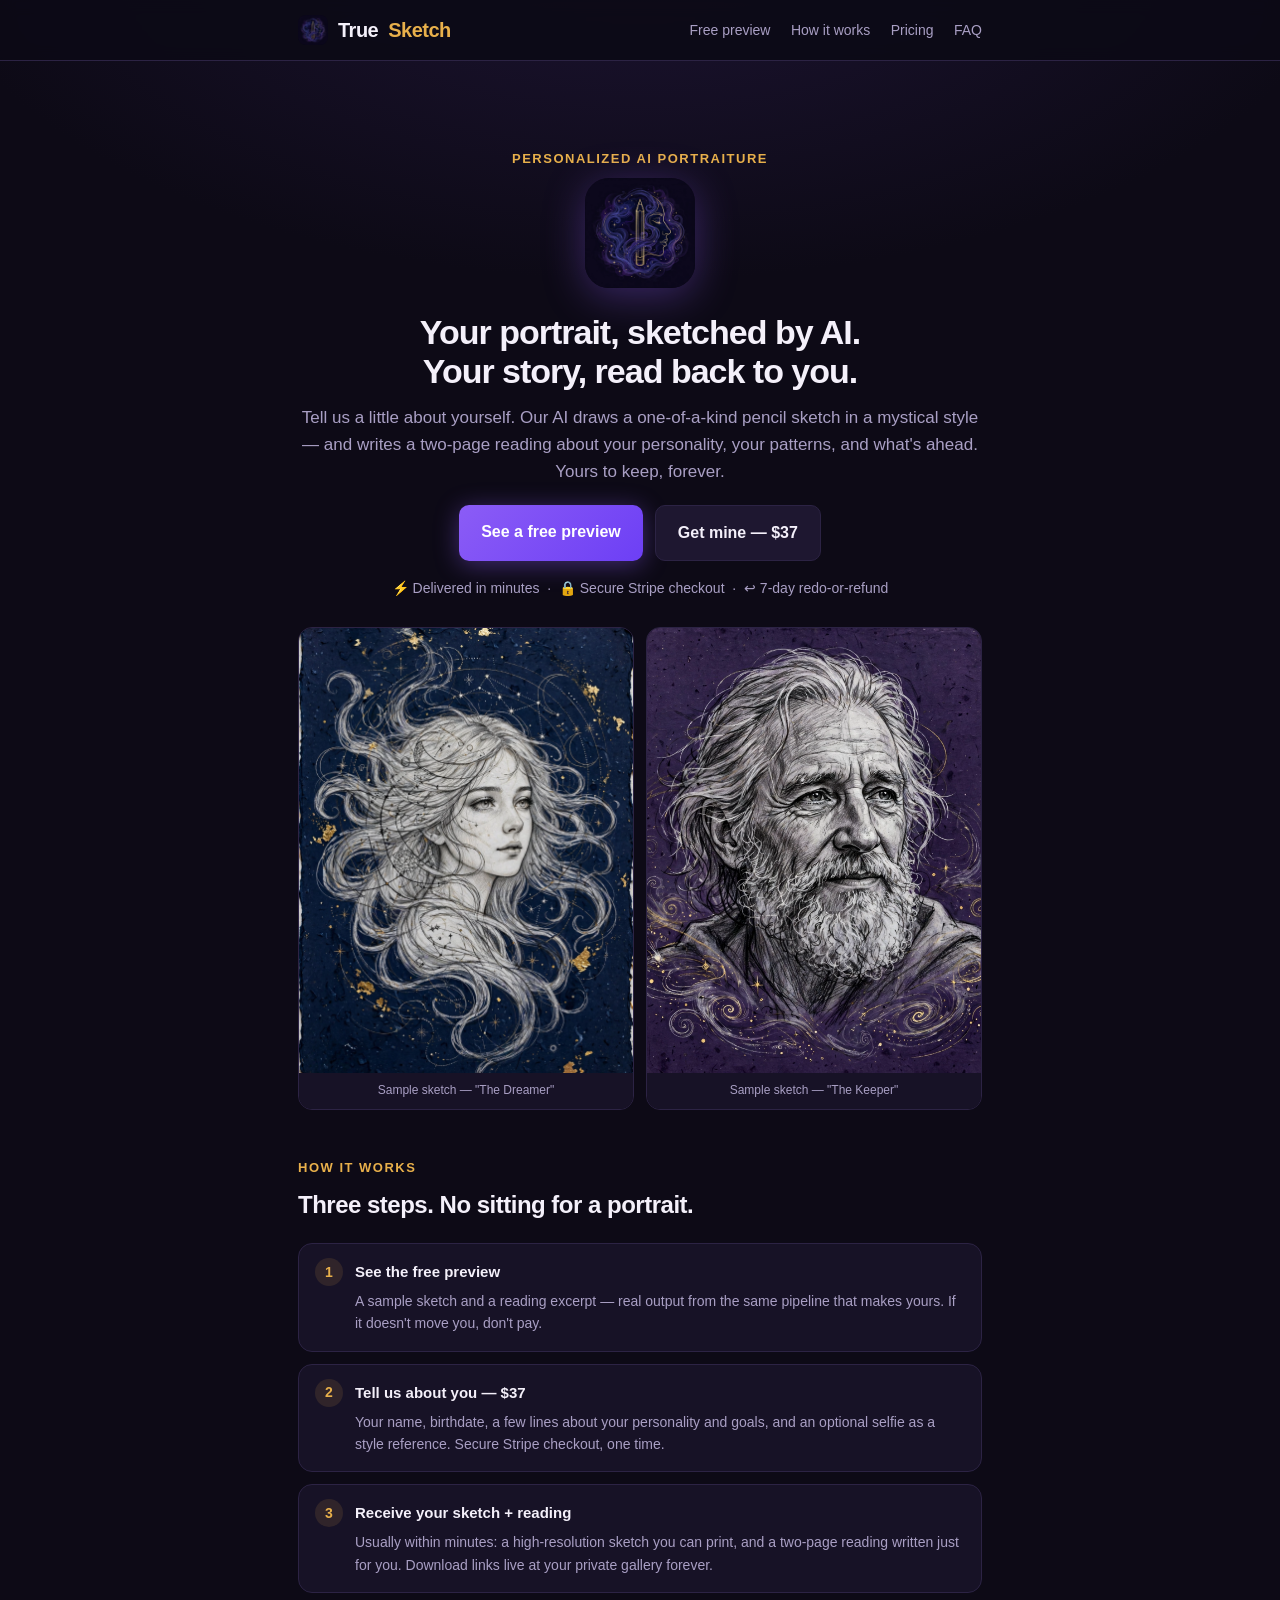
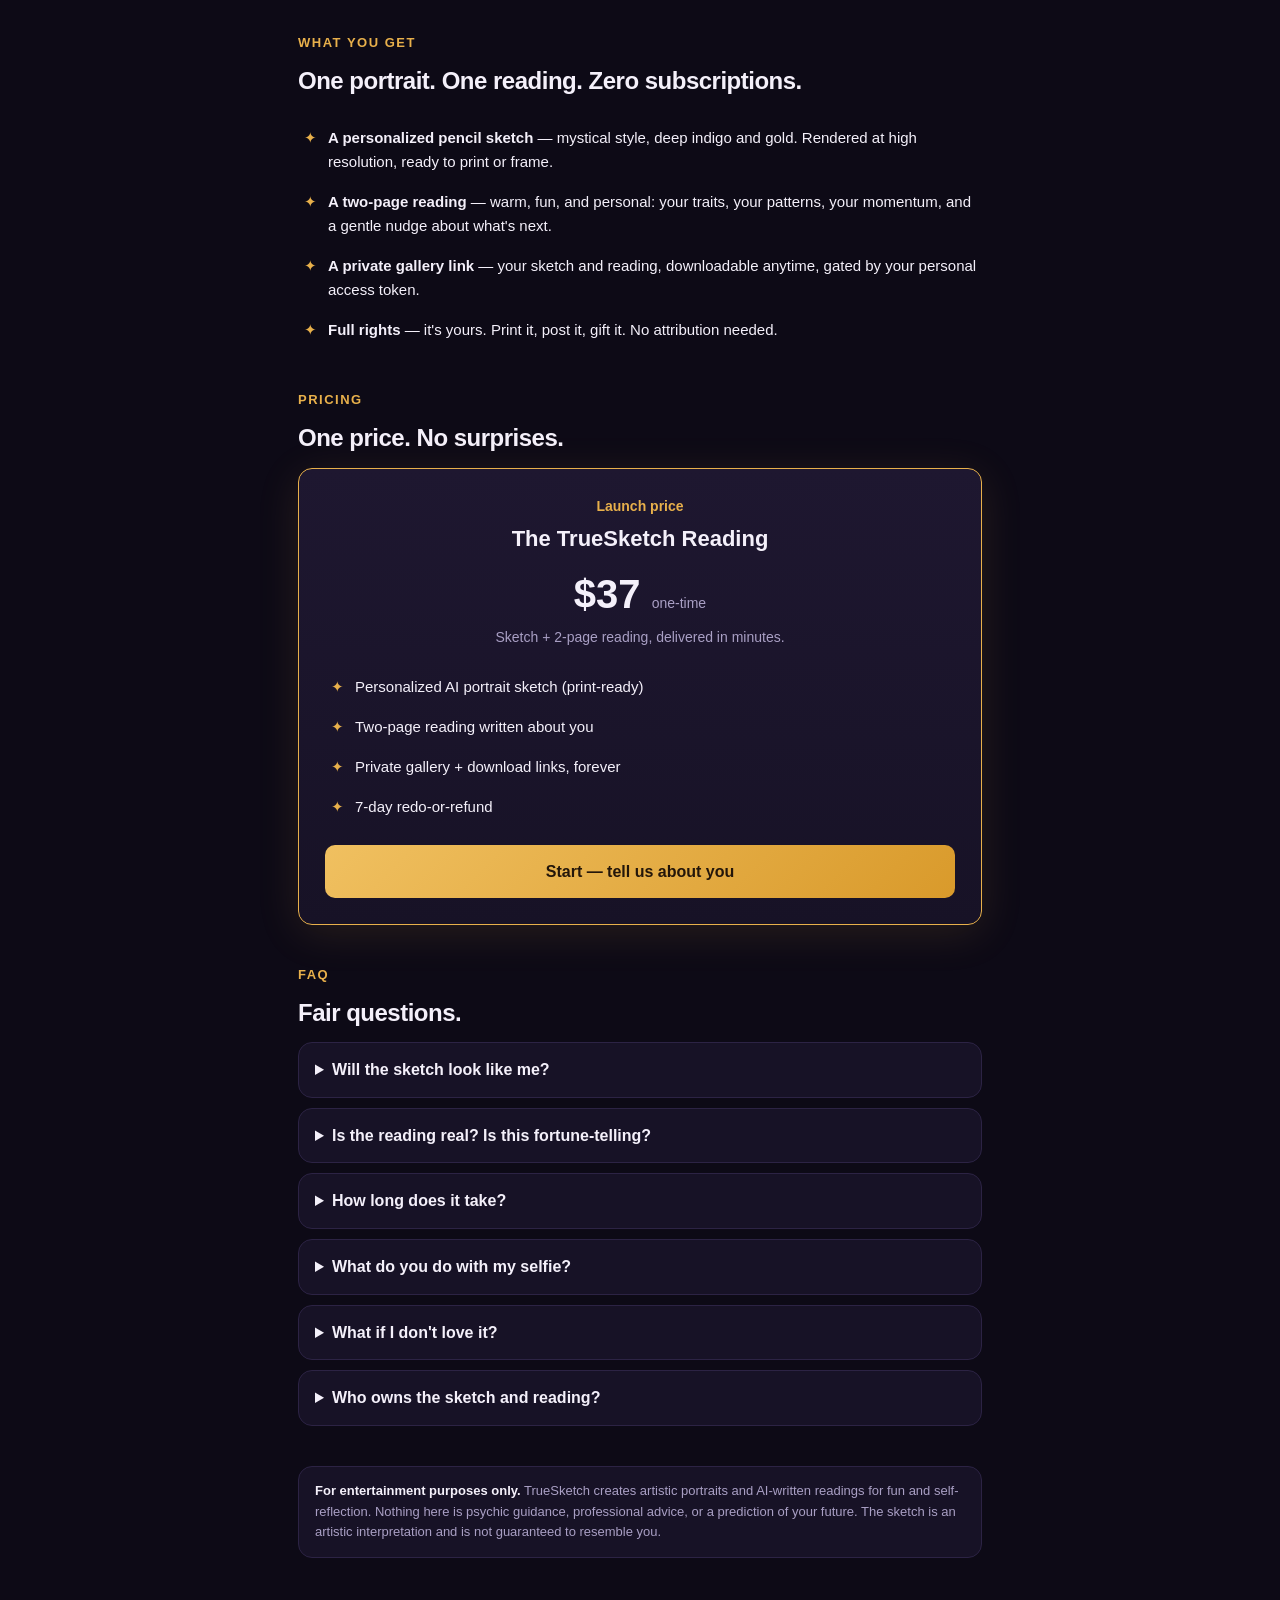
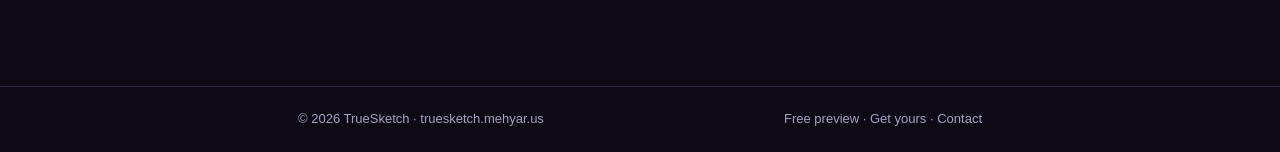
==== index.html @ 93deeb5b "TrueSketch PWA: landing, teaser, intake, success, gallery, generate API" ====
<!DOCTYPE html>
<html lang="en">
<head>
<meta charset="utf-8">
<meta name="viewport" content="width=device-width, initial-scale=1, viewport-fit=cover">
<title>TrueSketch — Your portrait, sketched by AI. Your story, read back to you.</title>
<meta name="description" content="A personalized AI portrait sketch plus a 2-page reading about you. $37 one-time. Free preview first.">
<link rel="manifest" href="manifest.json">
<meta name="theme-color" content="#8b5cf6">
<link rel="icon" href="assets/logo.png">
<link rel="stylesheet" href="styles.css">
</head>
<body>

<header class="site-header">
  <div class="inner">
    <a class="brand" href="index.html"><img src="assets/logo.png" alt="TrueSketch">True<span>Sketch</span></a>
    <nav class="nav">
      <a href="teaser.html">Free preview</a>
      <a href="#how">How it works</a>
      <a href="#pricing">Pricing</a>
      <a href="#faq">FAQ</a>
    </nav>
  </div>
</header>

<main>
  <section class="hero">
    <p class="eyebrow">Personalized AI portraiture</p>
    <img class="logo-mark" src="assets/logo.png" alt="TrueSketch logo">
    <h1>Your portrait, sketched by AI.<br>Your story, read back to you.</h1>
    <p class="lede">Tell us a little about yourself. Our AI draws a one-of-a-kind pencil sketch in a mystical style — and writes a two-page reading about your personality, your patterns, and what's ahead. Yours to keep, forever.</p>
    <div class="actions">
      <a class="btn btn-primary" href="teaser.html">See a free preview</a>
      <a class="btn btn-ghost" href="intake.html">Get mine — $37</a>
    </div>
    <p class="hero-proof">⚡ Delivered in minutes &nbsp;·&nbsp; 🔒 Secure Stripe checkout &nbsp;·&nbsp; ↩ 7-day redo-or-refund</p>
    <div class="hero-gallery">
      <figure>
        <img src="assets/sketch-sample-1.webp" alt="Sample TrueSketch portrait: young woman, pencil sketch on indigo">
        <figcaption>Sample sketch — "The Dreamer"</figcaption>
      </figure>
      <figure>
        <img src="assets/sketch-sample-2.webp" alt="Sample TrueSketch portrait: older man, charcoal sketch on violet">
        <figcaption>Sample sketch — "The Keeper"</figcaption>
      </figure>
    </div>
  </section>

  <section id="how">
    <p class="eyebrow">How it works</p>
    <h2>Three steps. No sitting for a portrait.</h2>
    <ol class="steps">
      <li><strong>See the free preview</strong><p>A sample sketch and a reading excerpt — real output from the same pipeline that makes yours. If it doesn't move you, don't pay.</p></li>
      <li><strong>Tell us about you — $37</strong><p>Your name, birthdate, a few lines about your personality and goals, and an optional selfie as a style reference. Secure Stripe checkout, one time.</p></li>
      <li><strong>Receive your sketch + reading</strong><p>Usually within minutes: a high-resolution sketch you can print, and a two-page reading written just for you. Download links live at your private gallery forever.</p></li>
    </ol>
  </section>

  <section>
    <p class="eyebrow">What you get</p>
    <h2>One portrait. One reading. Zero subscriptions.</h2>
    <ul class="includes">
      <li><strong>A personalized pencil sketch</strong> — mystical style, deep indigo and gold. Rendered at high resolution, ready to print or frame.</li>
      <li><strong>A two-page reading</strong> — warm, fun, and personal: your traits, your patterns, your momentum, and a gentle nudge about what's next.</li>
      <li><strong>A private gallery link</strong> — your sketch and reading, downloadable anytime, gated by your personal access token.</li>
      <li><strong>Full rights</strong> — it's yours. Print it, post it, gift it. No attribution needed.</li>
    </ul>
  </section>

  <section id="pricing">
    <p class="eyebrow">Pricing</p>
    <h2>One price. No surprises.</h2>
    <div class="price-card">
      <div class="save">Launch price</div>
      <h3>The TrueSketch Reading</h3>
      <div class="price">$37 <small>one-time</small></div>
      <p>Sketch + 2-page reading, delivered in minutes.</p>
      <ul class="includes">
        <li>Personalized AI portrait sketch (print-ready)</li>
        <li>Two-page reading written about you</li>
        <li>Private gallery + download links, forever</li>
        <li>7-day redo-or-refund</li>
      </ul>
      <a class="btn btn-gold btn-block" href="intake.html">Start — tell us about you</a>
    </div>
  </section>

  <section id="faq" class="faq">
    <p class="eyebrow">FAQ</p>
    <h2>Fair questions.</h2>
    <details>
      <summary>Will the sketch look like me?</summary>
      <p>The sketch is an <strong>artistic interpretation</strong> inspired by you — not a portrait from your photo. If you upload a selfie, we use it only as a loose style reference (hair, general vibe). We never promise likeness, and that's part of the magic: it's how the AI sees your energy.</p>
    </details>
    <details>
      <summary>Is the reading real? Is this fortune-telling?</summary>
      <p>No — it's entertainment. The reading is written by AI from what you tell us about yourself, in a warm and playful tone. It can be surprisingly on-point and a lovely mirror, but it's not psychic, not therapy, and not advice. For entertainment purposes only.</p>
    </details>
    <details>
      <summary>How long does it take?</summary>
      <p>Usually minutes. The sketch renders and the reading is written automatically right after your payment confirms. Your success page shows live progress, and your private gallery link is emailed to you.</p>
    </details>
    <details>
      <summary>What do you do with my selfie?</summary>
      <p>We use it once, as a style reference for your sketch, then it's deleted. We never sell data, never train on it, and never use your photo in marketing without permission.</p>
    </details>
    <details>
      <summary>What if I don't love it?</summary>
      <p>Email us within 7 days and we'll regenerate it once, free. Still not right? Full refund. Bad work shouldn't be your problem.</p>
    </details>
    <details>
      <summary>Who owns the sketch and reading?</summary>
      <p>You do. Full rights, forever. Print it, frame it, post it, gift it.</p>
    </details>
  </section>

  <section>
    <div class="disclaimer">
      <strong>For entertainment purposes only.</strong> TrueSketch creates artistic portraits and AI-written readings for fun and self-reflection. Nothing here is psychic guidance, professional advice, or a prediction of your future. The sketch is an artistic interpretation and is not guaranteed to resemble you.
    </div>
  </section>
</main>

<footer>
  <div class="inner">
    <span>© 2026 TrueSketch · truesketch.mehyar.us</span>
    <span><a href="teaser.html">Free preview</a> · <a href="intake.html">Get yours</a> · <a href="mailto:team@mehyar.us">Contact</a></span>
  </div>
</footer>

</body>
</html>
---- styles.css ----
/* TrueSketch — mystical/premium dark theme, mobile-first, vanilla, no build step. */
:root {
  --bg: #0d0a16;
  --bg-2: #141020;
  --surface: #171226;
  --surface-2: #1e1730;
  --line: #2c2344;
  --text: #f4f0fa;
  --muted: #a99fc4;
  --accent: #8b5cf6;
  --accent-2: #6d3ff5;
  --accent-soft: rgba(139, 92, 246, .14);
  --gold: #e8b04b;
  --gold-soft: rgba(232, 176, 75, .12);
  --ok: #3ecf8e;
  --err: #ff6b6b;
  --radius: 14px;
  --maxw: 720px;
  --font: -apple-system, BlinkMacSystemFont, "Segoe UI", Inter, Roboto, Helvetica, Arial, sans-serif;
  --serif: Georgia, "Times New Roman", serif;
}

* { box-sizing: border-box; }
html { -webkit-text-size-adjust: 100%; }
body {
  margin: 0;
  background: radial-gradient(1200px 600px at 50% -80px, #1d1433 0%, var(--bg) 60%) fixed, var(--bg);
  color: var(--text);
  font-family: var(--font);
  line-height: 1.6;
  font-size: 16px;
}

/* ---------- header ---------- */
.site-header {
  position: sticky; top: 0; z-index: 20;
  background: rgba(13, 10, 22, .92);
  backdrop-filter: blur(8px);
  border-bottom: 1px solid var(--line);
}
.site-header .inner {
  max-width: var(--maxw); margin: 0 auto;
  padding: 14px 18px;
  display: flex; align-items: center; justify-content: space-between;
}
.brand { font-weight: 800; font-size: 20px; letter-spacing: -.5px; color: var(--text); text-decoration: none; display: flex; align-items: center; gap: 10px; }
.brand img { width: 30px; height: 30px; border-radius: 8px; }
.brand span { color: var(--gold); }
.nav a { color: var(--muted); text-decoration: none; font-size: 14px; margin-left: 16px; }
.nav a:hover { color: var(--text); }

/* ---------- layout ---------- */
main { max-width: var(--maxw); margin: 0 auto; padding: 0 18px 72px; }
section { margin-top: 40px; }
.centered { text-align: center; }
h1 { font-size: 34px; line-height: 1.15; letter-spacing: -1px; margin: 0 0 12px; }
h2 { font-size: 24px; letter-spacing: -.5px; margin: 0 0 10px; }
h3 { font-size: 18px; margin: 0 0 8px; }
p.lede { color: var(--muted); font-size: 17px; margin: 0 0 18px; }
.eyebrow { color: var(--gold); font-size: 13px; font-weight: 700; text-transform: uppercase; letter-spacing: 1.5px; margin: 0 0 8px; }
.disclaimer { font-size: 13px; color: var(--muted); border: 1px solid var(--line); border-radius: var(--radius); padding: 14px 16px; background: var(--surface); }
.disclaimer strong { color: var(--text); }

/* ---------- hero ---------- */
.hero { padding: 48px 0 8px; text-align: center; }
.hero .logo-mark { width: 110px; height: 110px; border-radius: 24px; box-shadow: 0 8px 40px rgba(139,92,246,.35); margin-bottom: 18px; }
.hero .actions { display: flex; gap: 12px; flex-wrap: wrap; margin-top: 20px; justify-content: center; }
.hero-proof { margin-top: 16px; color: var(--muted); font-size: 14px; }
.hero-gallery { display: grid; grid-template-columns: 1fr 1fr; gap: 12px; margin-top: 28px; }
.hero-gallery figure { margin: 0; border-radius: var(--radius); overflow: hidden; border: 1px solid var(--line); }
.hero-gallery img { width: 100%; display: block; aspect-ratio: 3/4; object-fit: cover; }
.hero-gallery figcaption { font-size: 12px; color: var(--muted); padding: 8px 10px; background: var(--surface); }

/* ---------- buttons ---------- */
.btn {
  display: inline-block; border: 0; cursor: pointer;
  font: inherit; font-weight: 700; font-size: 16px;
  padding: 14px 22px; border-radius: 10px;
  text-decoration: none; text-align: center;
  transition: transform .06s ease, opacity .15s;
}
.btn:active { transform: scale(.98); }
.btn:disabled { opacity: .55; cursor: wait; }
.btn-primary { background: linear-gradient(135deg, var(--accent), var(--accent-2)); color: #fff; box-shadow: 0 4px 24px rgba(139,92,246,.4); }
.btn-primary:hover { opacity: .92; }
.btn-gold { background: linear-gradient(135deg, #f0c060, #d99a2b); color: #23160a; }
.btn-ghost { background: var(--surface-2); color: var(--text); border: 1px solid var(--line); }
.btn-block { display: block; width: 100%; }

/* ---------- steps ---------- */
.steps { list-style: none; padding: 0; margin: 18px 0 0; display: grid; gap: 12px; counter-reset: step; }
.steps li {
  background: var(--surface); border: 1px solid var(--line);
  border-radius: var(--radius); padding: 16px 16px 16px 56px; position: relative;
  font-size: 15px;
}
.steps li::before {
  counter-increment: step; content: counter(step);
  position: absolute; left: 16px; top: 14px;
  width: 28px; height: 28px; border-radius: 50%;
  background: var(--gold-soft); color: var(--gold);
  font-weight: 800; font-size: 14px;
  display: flex; align-items: center; justify-content: center;
}
.steps li p { margin: 6px 0 0; color: var(--muted); font-size: 14px; }

/* ---------- pricing ---------- */
.price-card {
  background: linear-gradient(180deg, var(--surface-2), var(--surface));
  border: 1px solid var(--gold); border-radius: var(--radius); padding: 26px;
  text-align: center; position: relative;
  box-shadow: 0 8px 44px rgba(232,176,75,.12);
}
.price-card .save { color: var(--gold); font-weight: 700; font-size: 14px; }
.price-card h3 { margin: 4px 0 6px; font-size: 22px; }
.price-card p { color: var(--muted); font-size: 14px; margin: 0 0 14px; }
.price-card .price { font-size: 40px; font-weight: 800; }
.price-card .price small { color: var(--muted); font-weight: 400; font-size: 14px; }
.includes { text-align: left; margin: 18px 0; padding: 0; list-style: none; }
.includes li { padding: 8px 0 8px 30px; position: relative; font-size: 15px; }
.includes li::before { content: "✦"; position: absolute; left: 6px; color: var(--gold); }

/* ---------- faq ---------- */
.faq details { background: var(--surface); border: 1px solid var(--line); border-radius: var(--radius); padding: 14px 16px; margin-bottom: 10px; }
.faq summary { cursor: pointer; font-weight: 700; }
.faq details p { color: var(--muted); font-size: 15px; margin: 10px 0 0; }

/* ---------- teaser ---------- */
.teaser-frame { border: 1px solid var(--line); border-radius: var(--radius); overflow: hidden; background: var(--surface); }
.teaser-frame img { width: 100%; display: block; }
.teaser-excerpt { padding: 20px; font-family: var(--serif); font-size: 17px; color: #e8e2f5; }
.teaser-excerpt .byline { font-family: var(--font); font-size: 13px; color: var(--muted); margin-bottom: 12px; }
.watermark-band { background: var(--gold-soft); color: var(--gold); font-size: 12px; font-weight: 700; text-transform: uppercase; letter-spacing: 1px; padding: 8px; text-align: center; }

/* ---------- forms ---------- */
.form-card { background: var(--surface); border: 1px solid var(--line); border-radius: var(--radius); padding: 24px; margin-top: 18px; }
.field { margin-bottom: 18px; }
.field label { display: block; font-weight: 700; font-size: 14px; margin-bottom: 6px; }
.field .hint { font-weight: 400; color: var(--muted); font-size: 13px; margin-top: 4px; }
.field input[type="text"], .field input[type="email"], .field input[type="date"], .field textarea {
  width: 100%; background: var(--bg-2); border: 1px solid var(--line); border-radius: 10px;
  color: var(--text); font: inherit; font-size: 15px; padding: 12px 14px;
}
.field textarea { min-height: 110px; resize: vertical; }
.field input:focus, .field textarea:focus { outline: none; border-color: var(--accent); }
.field input[type="file"] { font-size: 14px; color: var(--muted); }
.status { margin-top: 14px; font-size: 14px; min-height: 20px; }
.status.ok { color: var(--ok); }
.status.err { color: var(--err); }
.status.busy { color: var(--gold); }

/* ---------- success / gallery ---------- */
.check { font-size: 56px; color: var(--gold); margin-bottom: 8px; }
.spinner { width: 44px; height: 44px; border: 4px solid var(--line); border-top-color: var(--gold); border-radius: 50%; margin: 18px auto; animation: spin 1s linear infinite; }
@keyframes spin { to { transform: rotate(360deg); } }
.token-form { display: flex; gap: 10px; }
.token-form input { flex: 1; background: var(--bg-2); border: 1px solid var(--line); border-radius: 10px; color: var(--text); font: inherit; padding: 12px 14px; }
.reading { font-family: var(--serif); font-size: 17px; line-height: 1.75; color: #e9e4f6; }
.reading h3 { font-family: var(--font); color: var(--gold); font-size: 19px; margin: 28px 0 10px; }
.reading h2 { font-family: var(--font); }
.sketch-frame { border: 1px solid var(--gold); border-radius: var(--radius); overflow: hidden; box-shadow: 0 8px 44px rgba(232,176,75,.15); }
.sketch-frame img { width: 100%; display: block; }
.dl-row { display: flex; gap: 12px; flex-wrap: wrap; margin-top: 20px; }

/* ---------- footer ---------- */
footer { border-top: 1px solid var(--line); margin-top: 56px; }
footer .inner { max-width: var(--maxw); margin: 0 auto; padding: 22px 18px; display: flex; justify-content: space-between; gap: 12px; flex-wrap: wrap; font-size: 13px; color: var(--muted); }
footer a { color: var(--muted); text-decoration: none; }
footer a:hover { color: var(--text); }
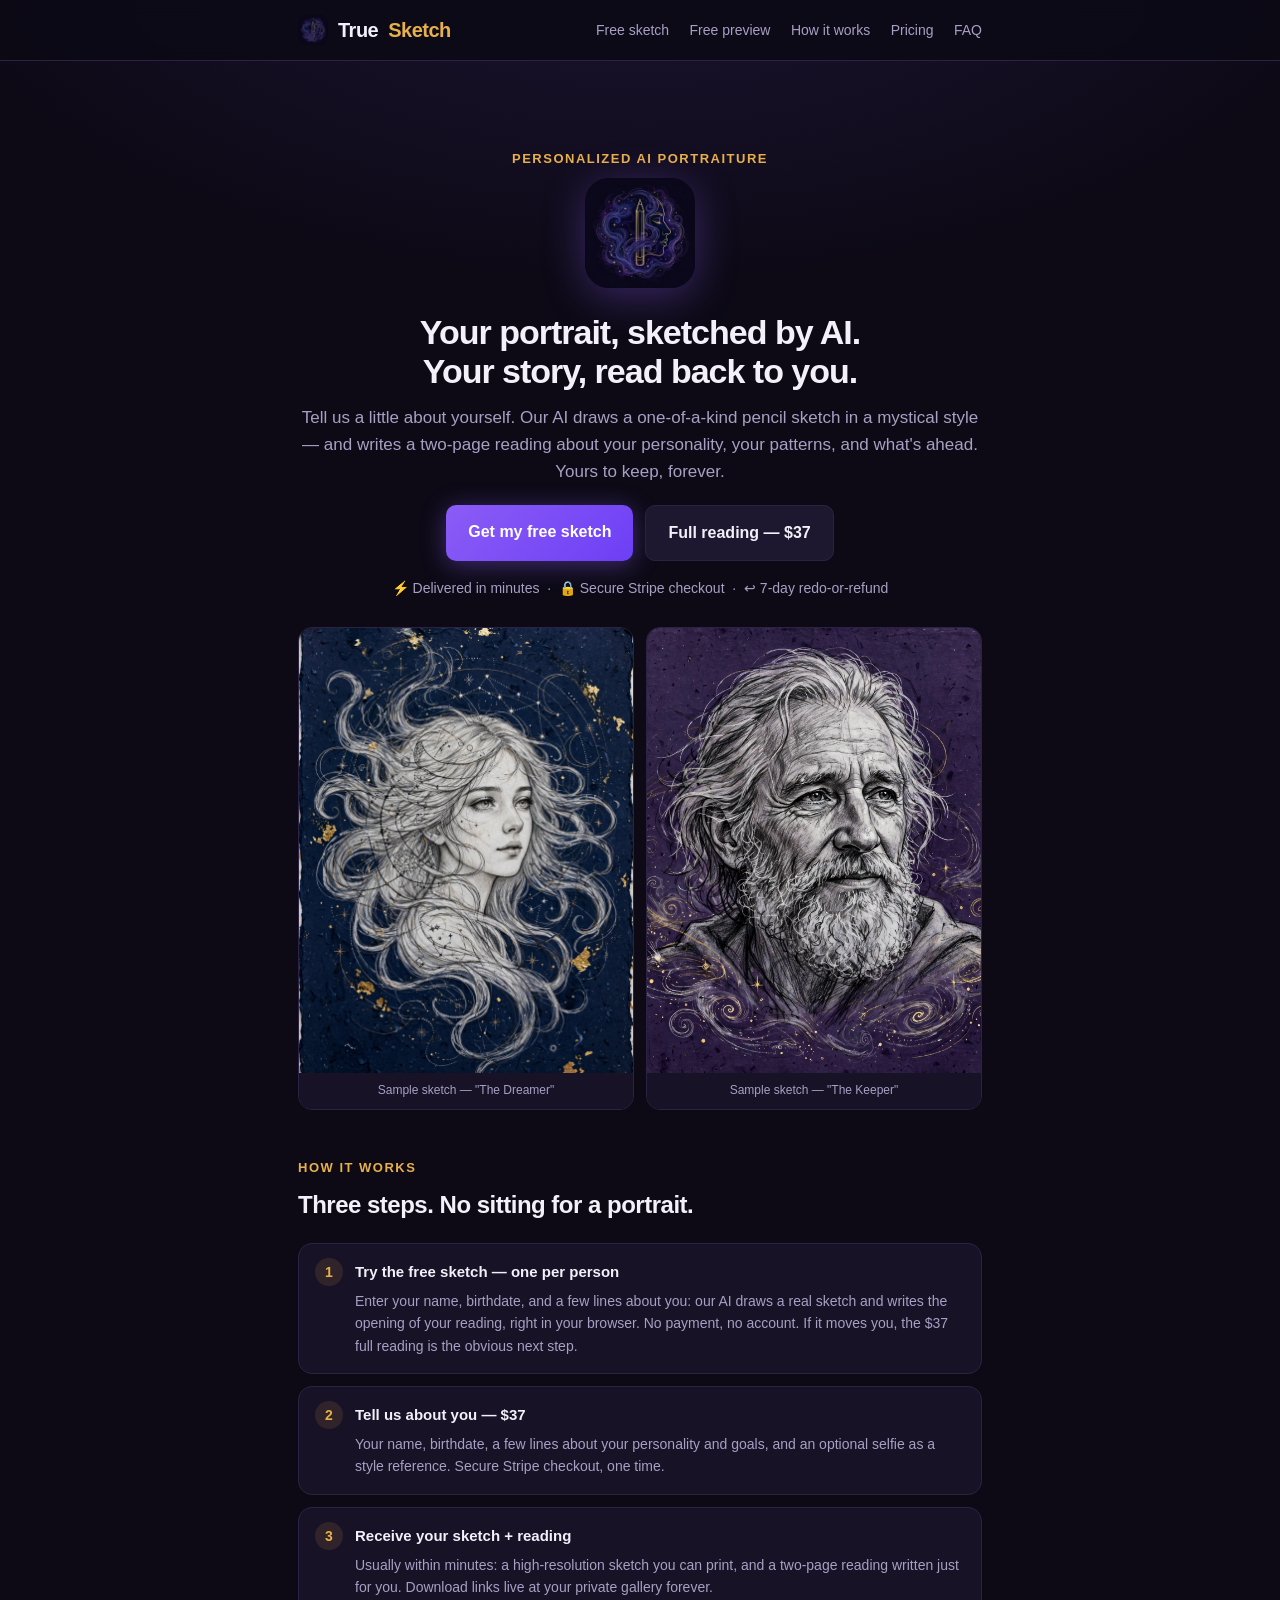
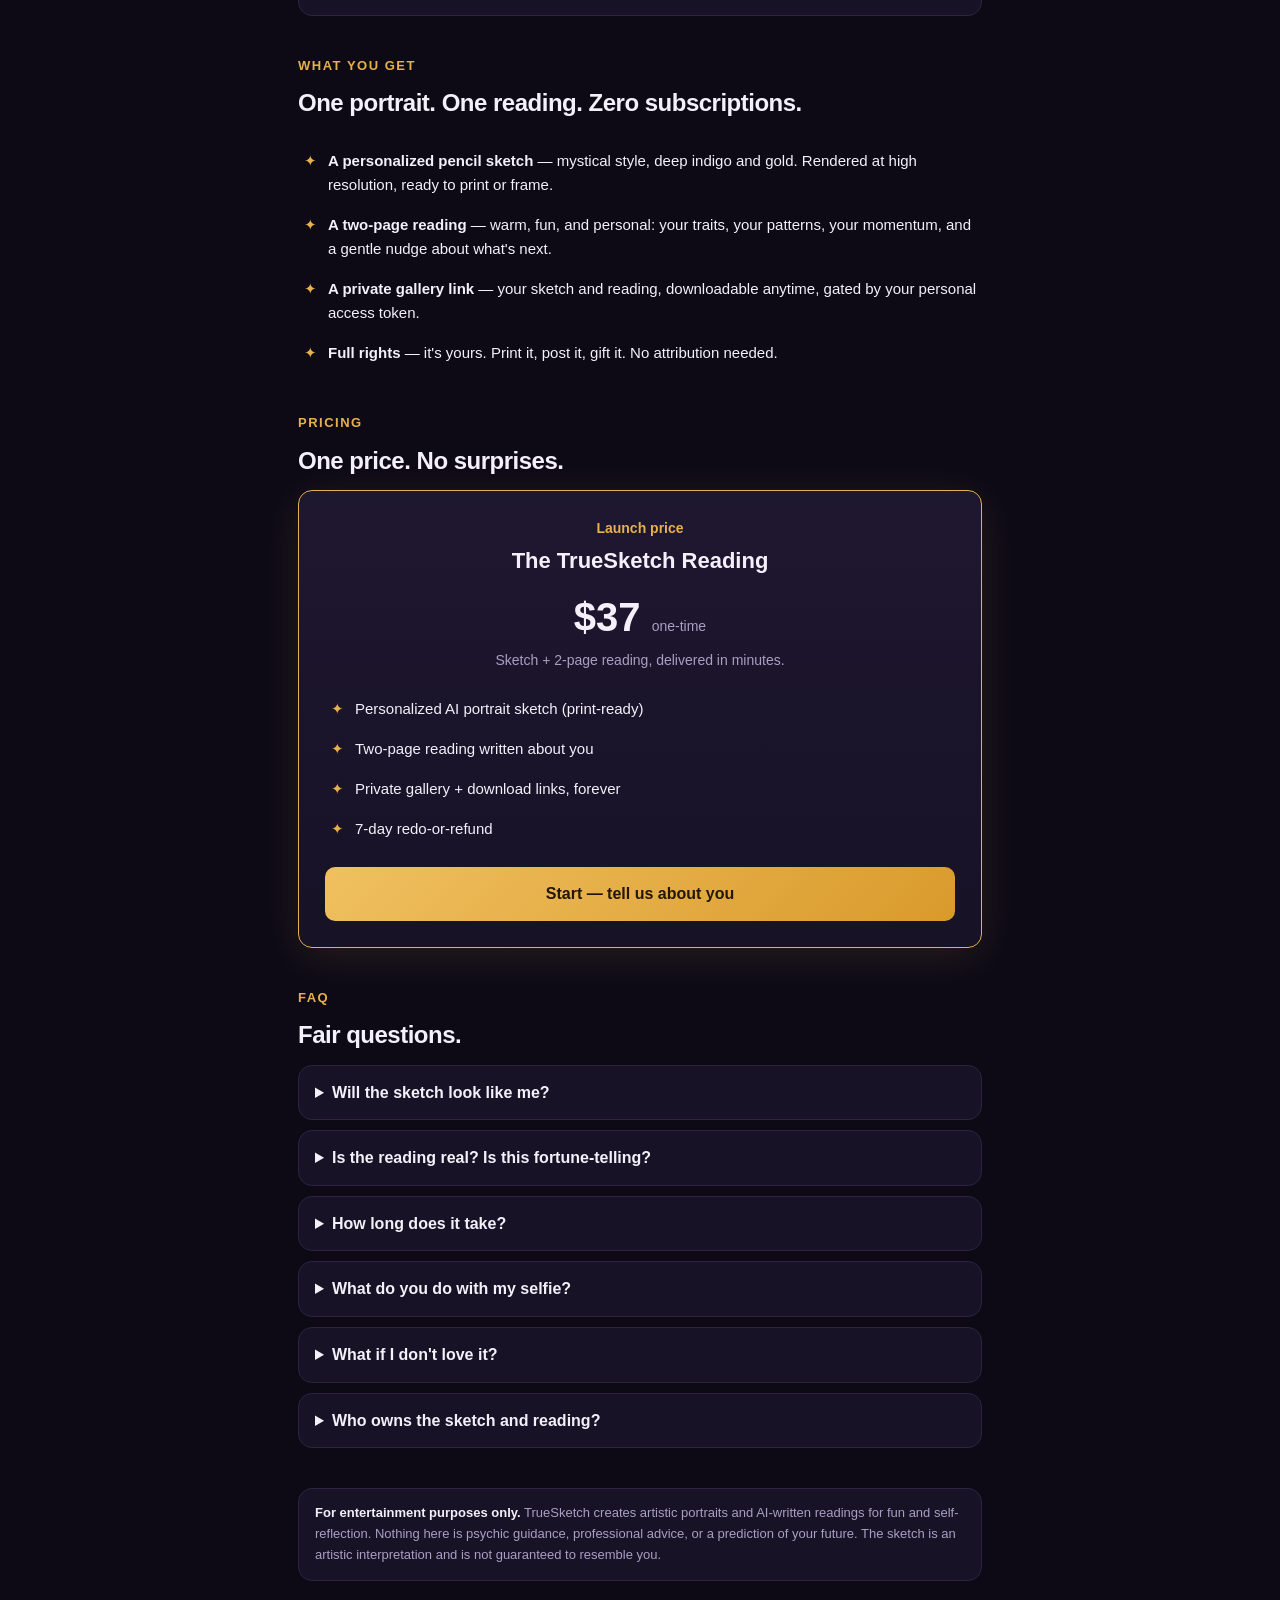
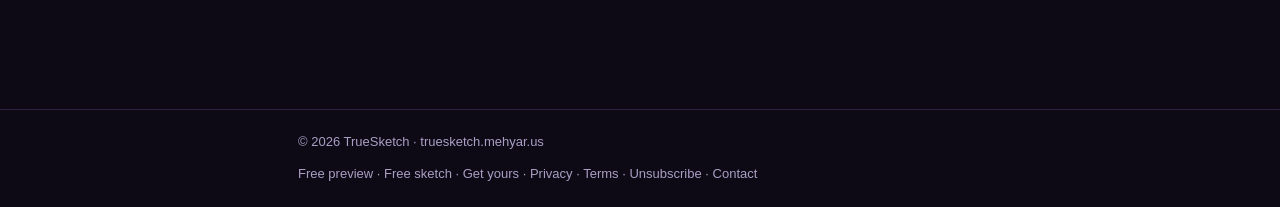
==== commit ecf81c19: "TrueSketch product layer: free tier + legal + subscribe (index.html)" ====
--- a/index.html
+++ b/index.html
@@ -16,6 +16,7 @@
   <div class="inner">
     <a class="brand" href="index.html"><img src="assets/logo.png" alt="TrueSketch">True<span>Sketch</span></a>
     <nav class="nav">
+      <a href="free.html">Free sketch</a>
       <a href="teaser.html">Free preview</a>
       <a href="#how">How it works</a>
       <a href="#pricing">Pricing</a>
@@ -31,8 +32,8 @@
     <h1>Your portrait, sketched by AI.<br>Your story, read back to you.</h1>
     <p class="lede">Tell us a little about yourself. Our AI draws a one-of-a-kind pencil sketch in a mystical style — and writes a two-page reading about your personality, your patterns, and what's ahead. Yours to keep, forever.</p>
     <div class="actions">
-      <a class="btn btn-primary" href="teaser.html">See a free preview</a>
-      <a class="btn btn-ghost" href="intake.html">Get mine — $37</a>
+      <a class="btn btn-primary" href="free.html">Get my free sketch</a>
+      <a class="btn btn-ghost" href="intake.html">Full reading — $37</a>
     </div>
     <p class="hero-proof">⚡ Delivered in minutes &nbsp;·&nbsp; 🔒 Secure Stripe checkout &nbsp;·&nbsp; ↩ 7-day redo-or-refund</p>
     <div class="hero-gallery">
@@ -51,7 +52,7 @@
     <p class="eyebrow">How it works</p>
     <h2>Three steps. No sitting for a portrait.</h2>
     <ol class="steps">
-      <li><strong>See the free preview</strong><p>A sample sketch and a reading excerpt — real output from the same pipeline that makes yours. If it doesn't move you, don't pay.</p></li>
+      <li><strong>Try the free sketch — one per person</strong><p>Enter your name, birthdate, and a few lines about you: our AI draws a real sketch and writes the opening of your reading, right in your browser. No payment, no account. If it moves you, the $37 full reading is the obvious next step.</p></li>
       <li><strong>Tell us about you — $37</strong><p>Your name, birthdate, a few lines about your personality and goals, and an optional selfie as a style reference. Secure Stripe checkout, one time.</p></li>
       <li><strong>Receive your sketch + reading</strong><p>Usually within minutes: a high-resolution sketch you can print, and a two-page reading written just for you. Download links live at your private gallery forever.</p></li>
     </ol>
@@ -125,7 +126,7 @@
 <footer>
   <div class="inner">
     <span>© 2026 TrueSketch · truesketch.mehyar.us</span>
-    <span><a href="teaser.html">Free preview</a> · <a href="intake.html">Get yours</a> · <a href="mailto:team@mehyar.us">Contact</a></span>
+    <span><a href="teaser.html">Free preview</a> · <a href="free.html">Free sketch</a> · <a href="intake.html">Get yours</a> · <a href="privacy.html">Privacy</a> · <a href="terms.html">Terms</a> · <a href="unsubscribe.html">Unsubscribe</a> · <a href="mailto:team@mehyar.us">Contact</a></span>
   </div>
 </footer>
 
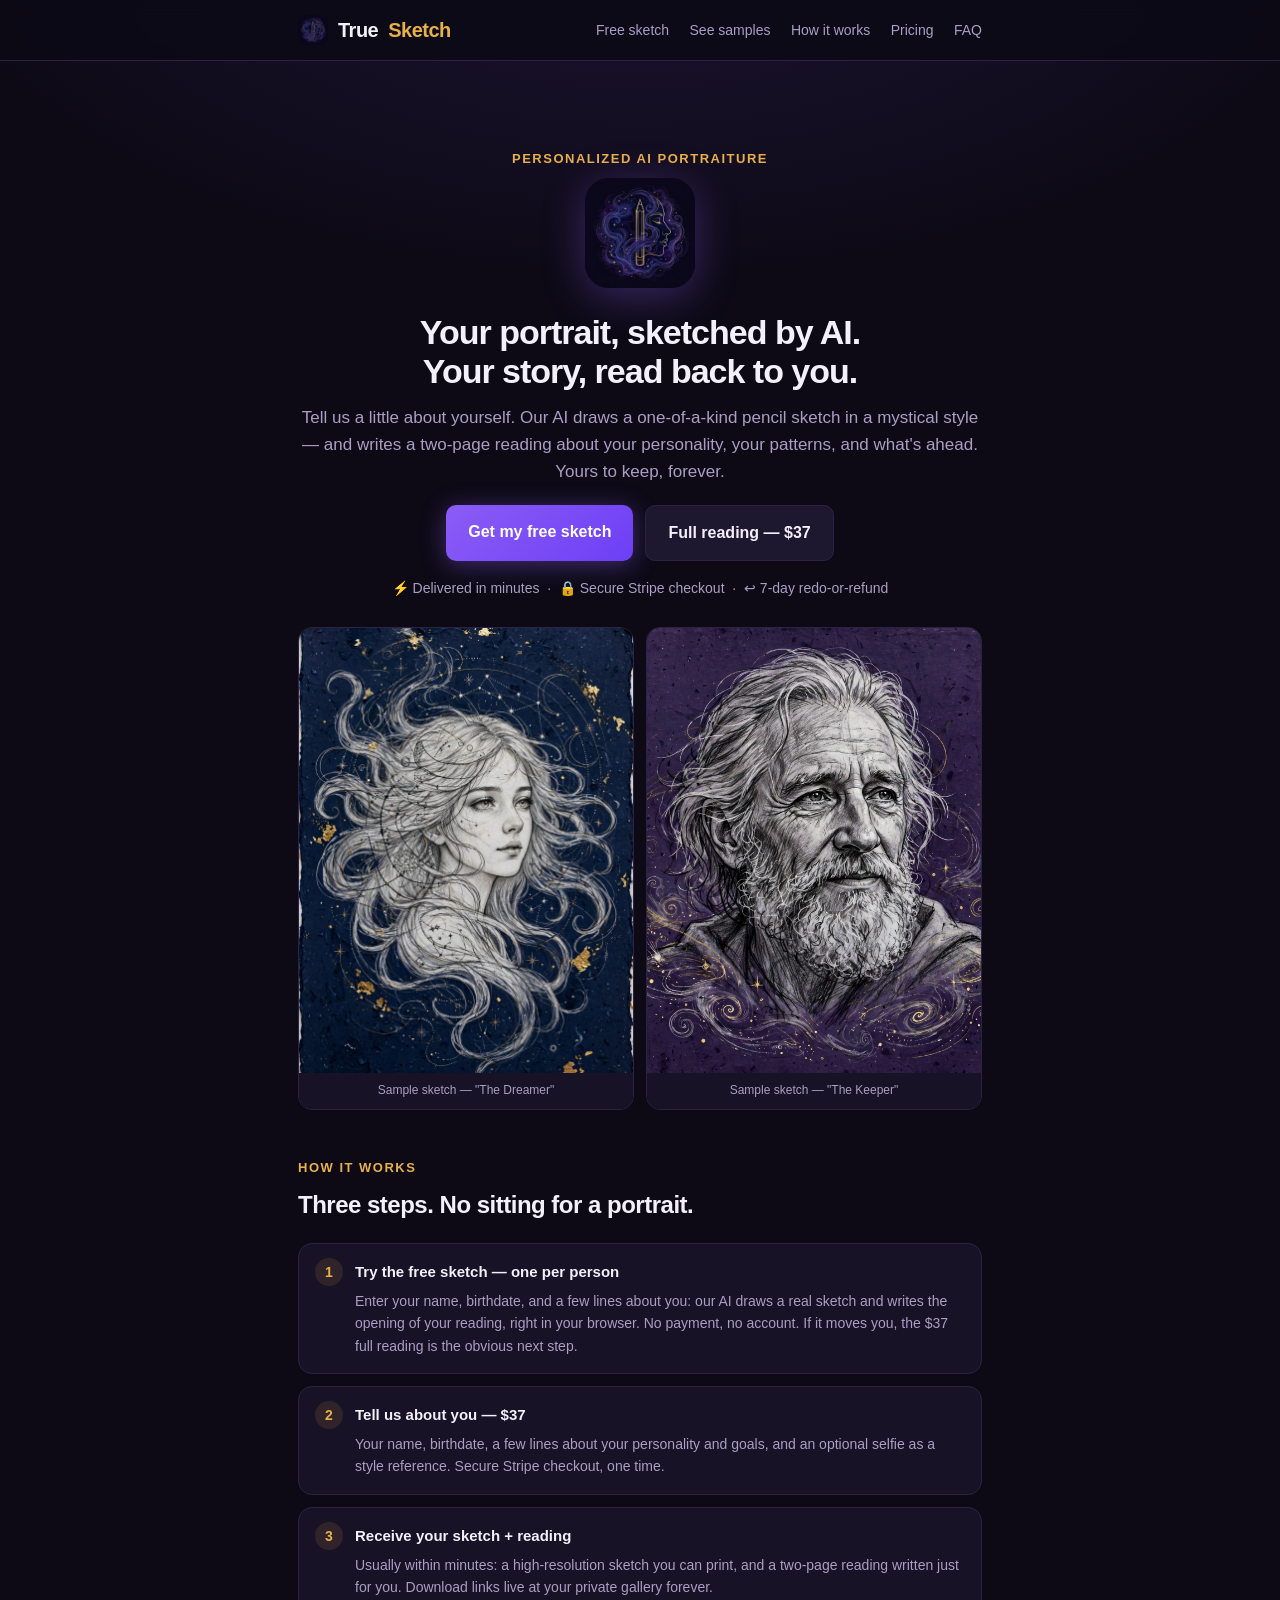
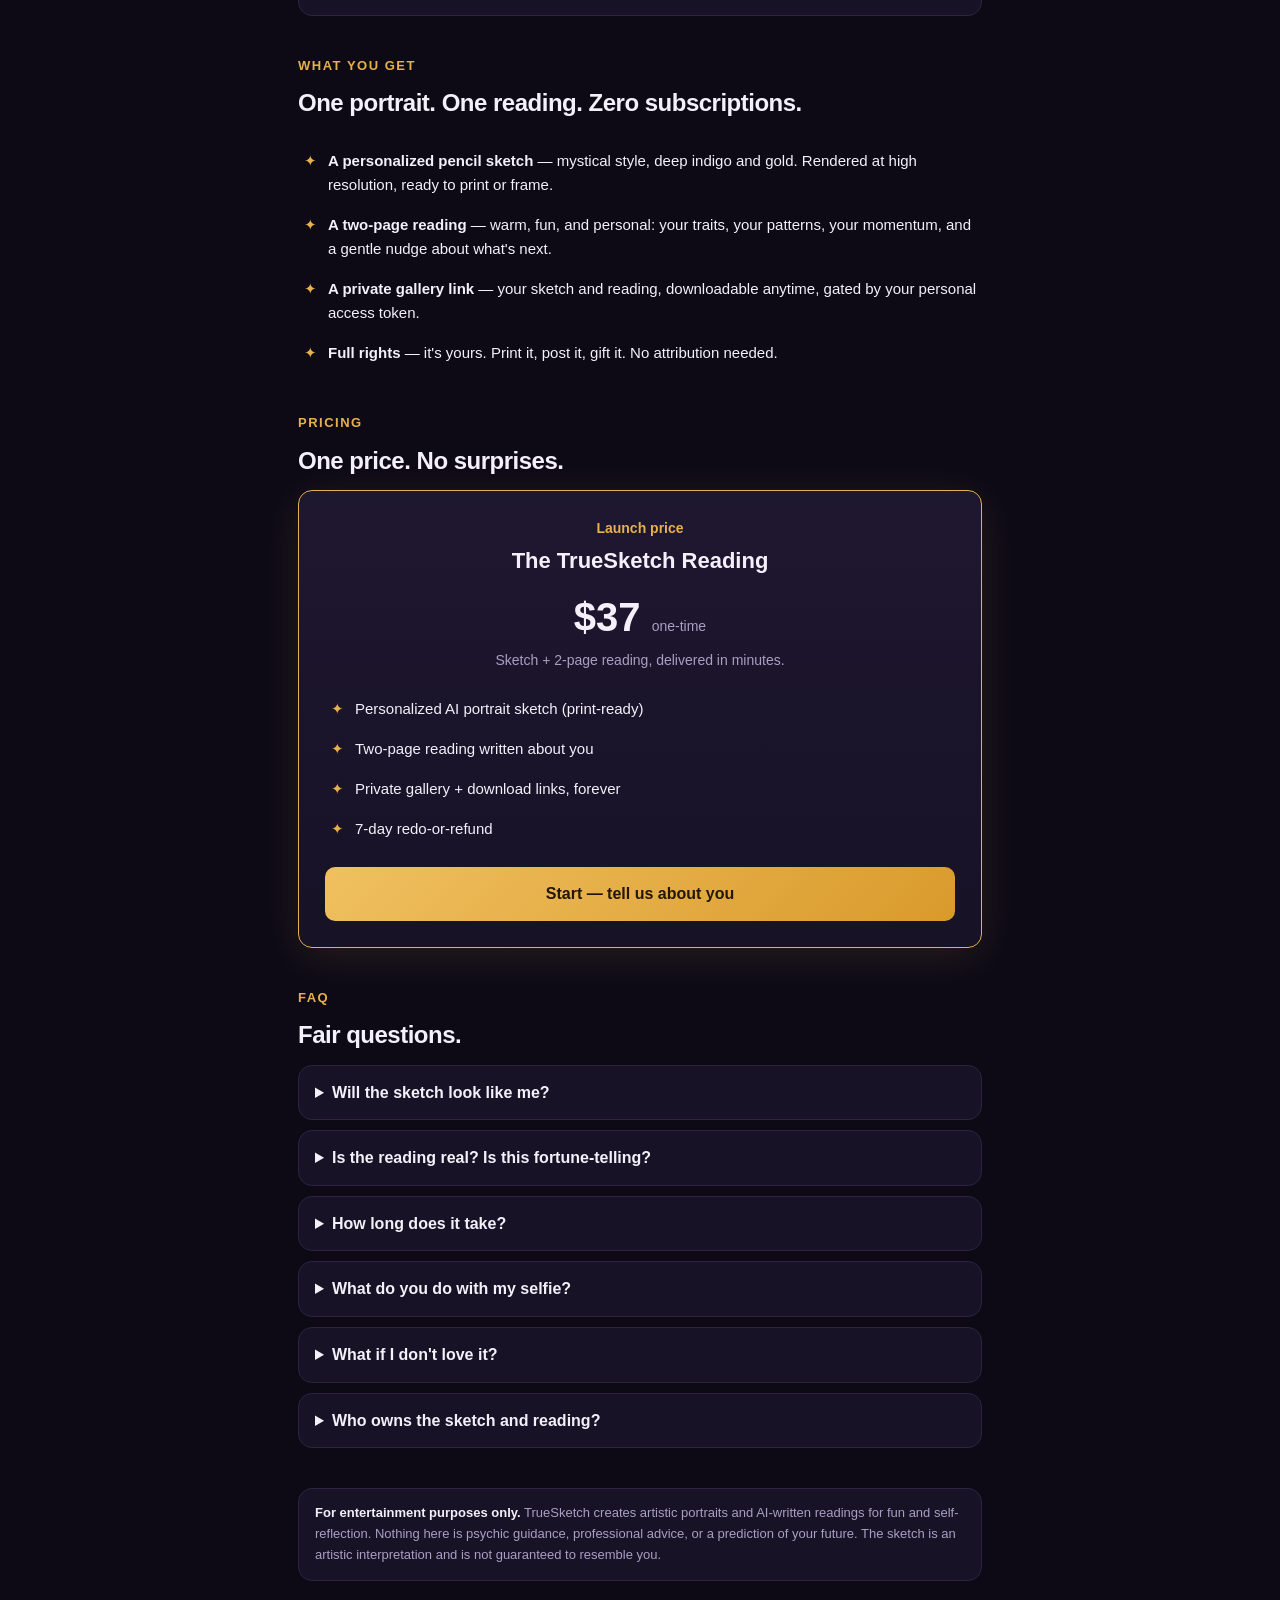
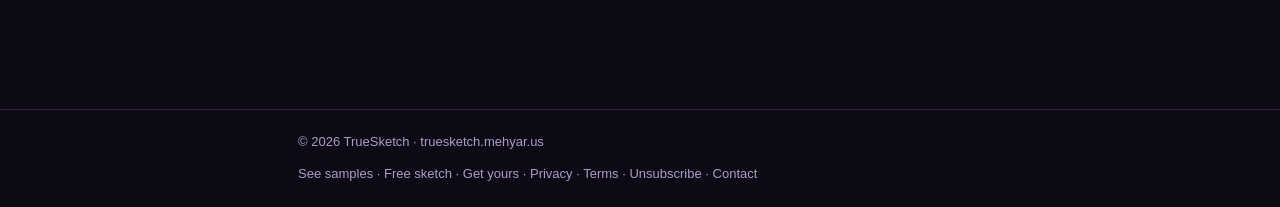
==== commit b4d12422: "Free tier, subscribe/unsubscribe, legal pages, AI fixes" ====
--- a/index.html
+++ b/index.html
@@ -17,10 +17,10 @@
     <a class="brand" href="index.html"><img src="assets/logo.png" alt="TrueSketch">True<span>Sketch</span></a>
     <nav class="nav">
       <a href="free.html">Free sketch</a>
-      <a href="teaser.html">Free preview</a>
-      <a href="#how">How it works</a>
-      <a href="#pricing">Pricing</a>
-      <a href="#faq">FAQ</a>
+      <a class="nav-secondary" href="teaser.html">See samples</a>
+      <a class="nav-secondary" href="#how">How it works</a>
+      <a class="nav-secondary" href="#pricing">Pricing</a>
+      <a class="nav-secondary" href="#faq">FAQ</a>
     </nav>
   </div>
 </header>
@@ -126,7 +126,7 @@
 <footer>
   <div class="inner">
     <span>© 2026 TrueSketch · truesketch.mehyar.us</span>
-    <span><a href="teaser.html">Free preview</a> · <a href="free.html">Free sketch</a> · <a href="intake.html">Get yours</a> · <a href="privacy.html">Privacy</a> · <a href="terms.html">Terms</a> · <a href="unsubscribe.html">Unsubscribe</a> · <a href="mailto:team@mehyar.us">Contact</a></span>
+    <span><a href="teaser.html">See samples</a> · <a href="free.html">Free sketch</a> · <a href="intake.html">Get yours</a> · <a href="privacy.html">Privacy</a> · <a href="terms.html">Terms</a> · <a href="unsubscribe.html">Unsubscribe</a> · <a href="mailto:team@mehyar.us">Contact</a></span>
   </div>
 </footer>
 
--- a/styles.css
+++ b/styles.css
@@ -165,5 +165,17 @@
 /* ---------- footer ---------- */
 footer { border-top: 1px solid var(--line); margin-top: 56px; }
 footer .inner { max-width: var(--maxw); margin: 0 auto; padding: 22px 18px; display: flex; justify-content: space-between; gap: 12px; flex-wrap: wrap; font-size: 13px; color: var(--muted); }
+
+.hidden { display: none !important; }
+
+/* ---------- mobile (iPhone 390px) ---------- */
+@media (max-width: 600px) {
+  .nav .nav-secondary { display: none; }
+  h1 { font-size: 29px; }
+  .hero { padding: 36px 0 4px; }
+}
+@media (max-width: 520px) {
+  .hero-gallery { grid-template-columns: 1fr; }
+}
 footer a { color: var(--muted); text-decoration: none; }
 footer a:hover { color: var(--text); }
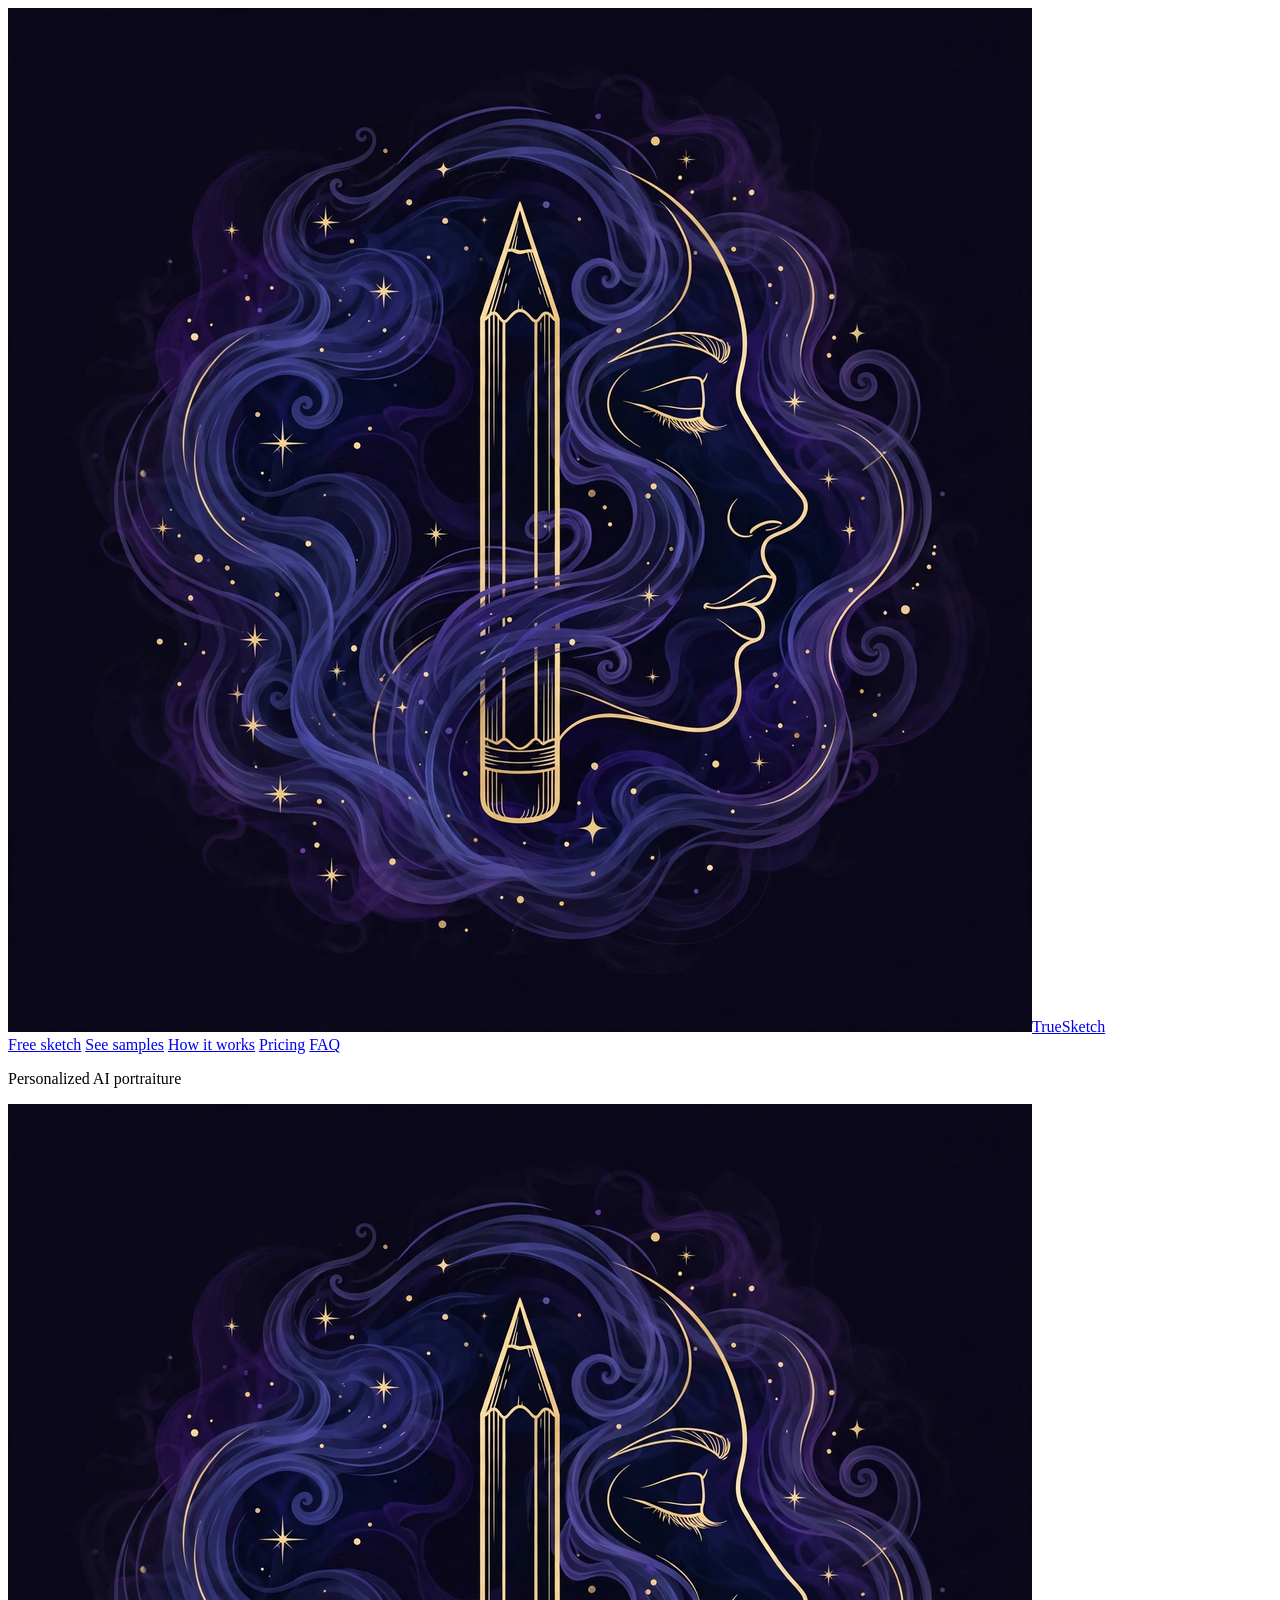
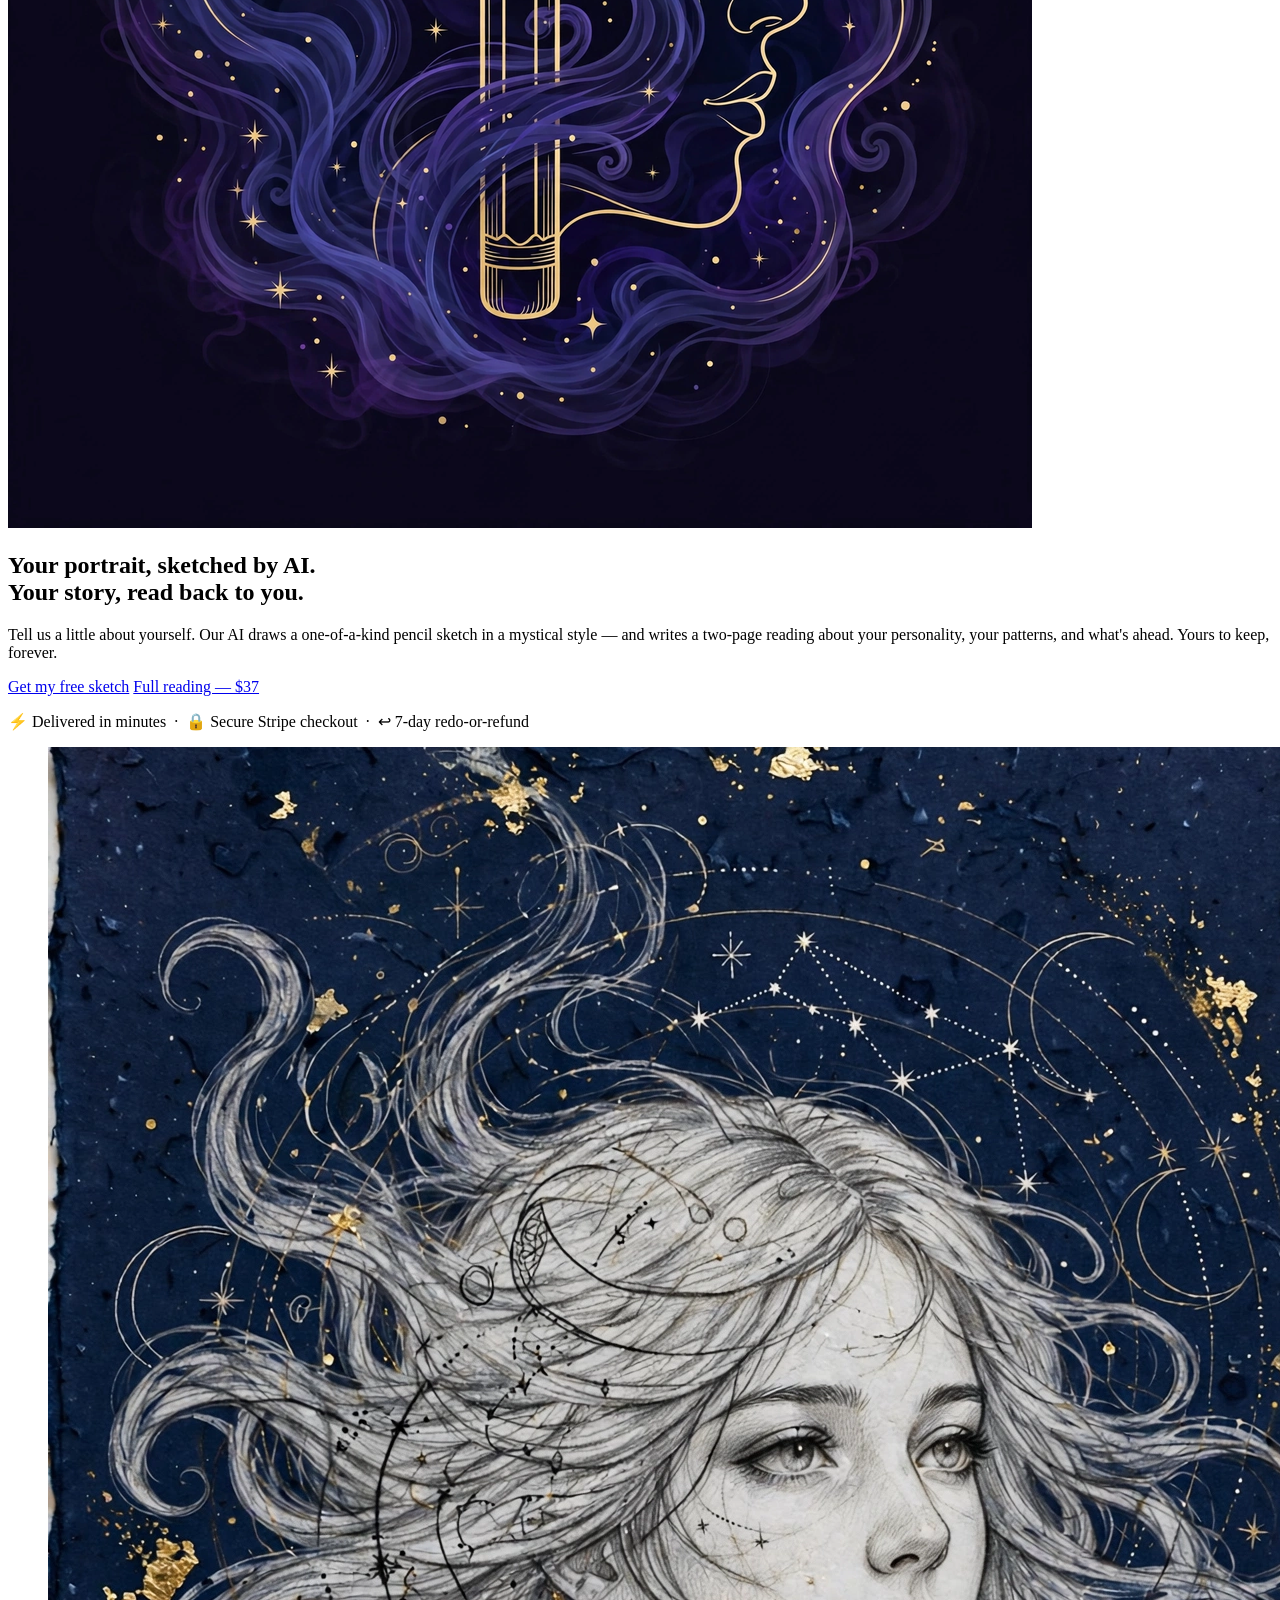
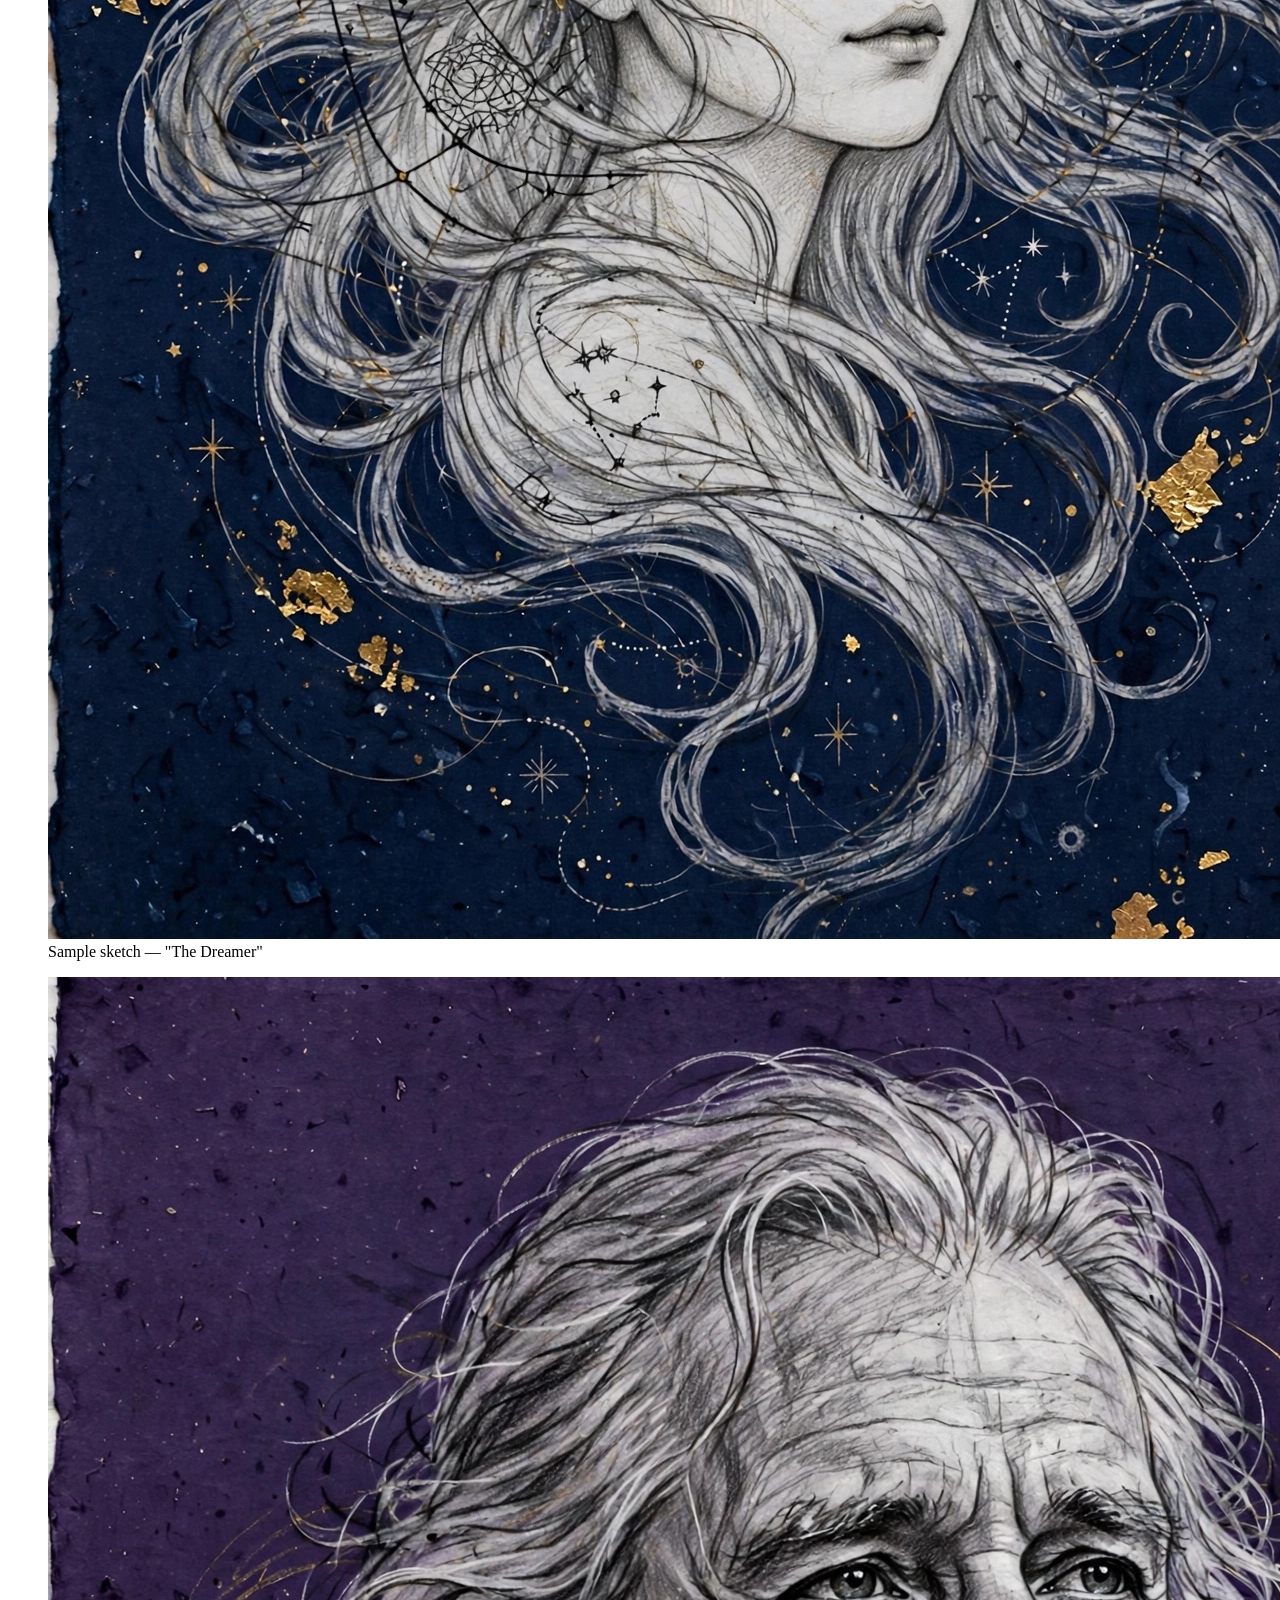
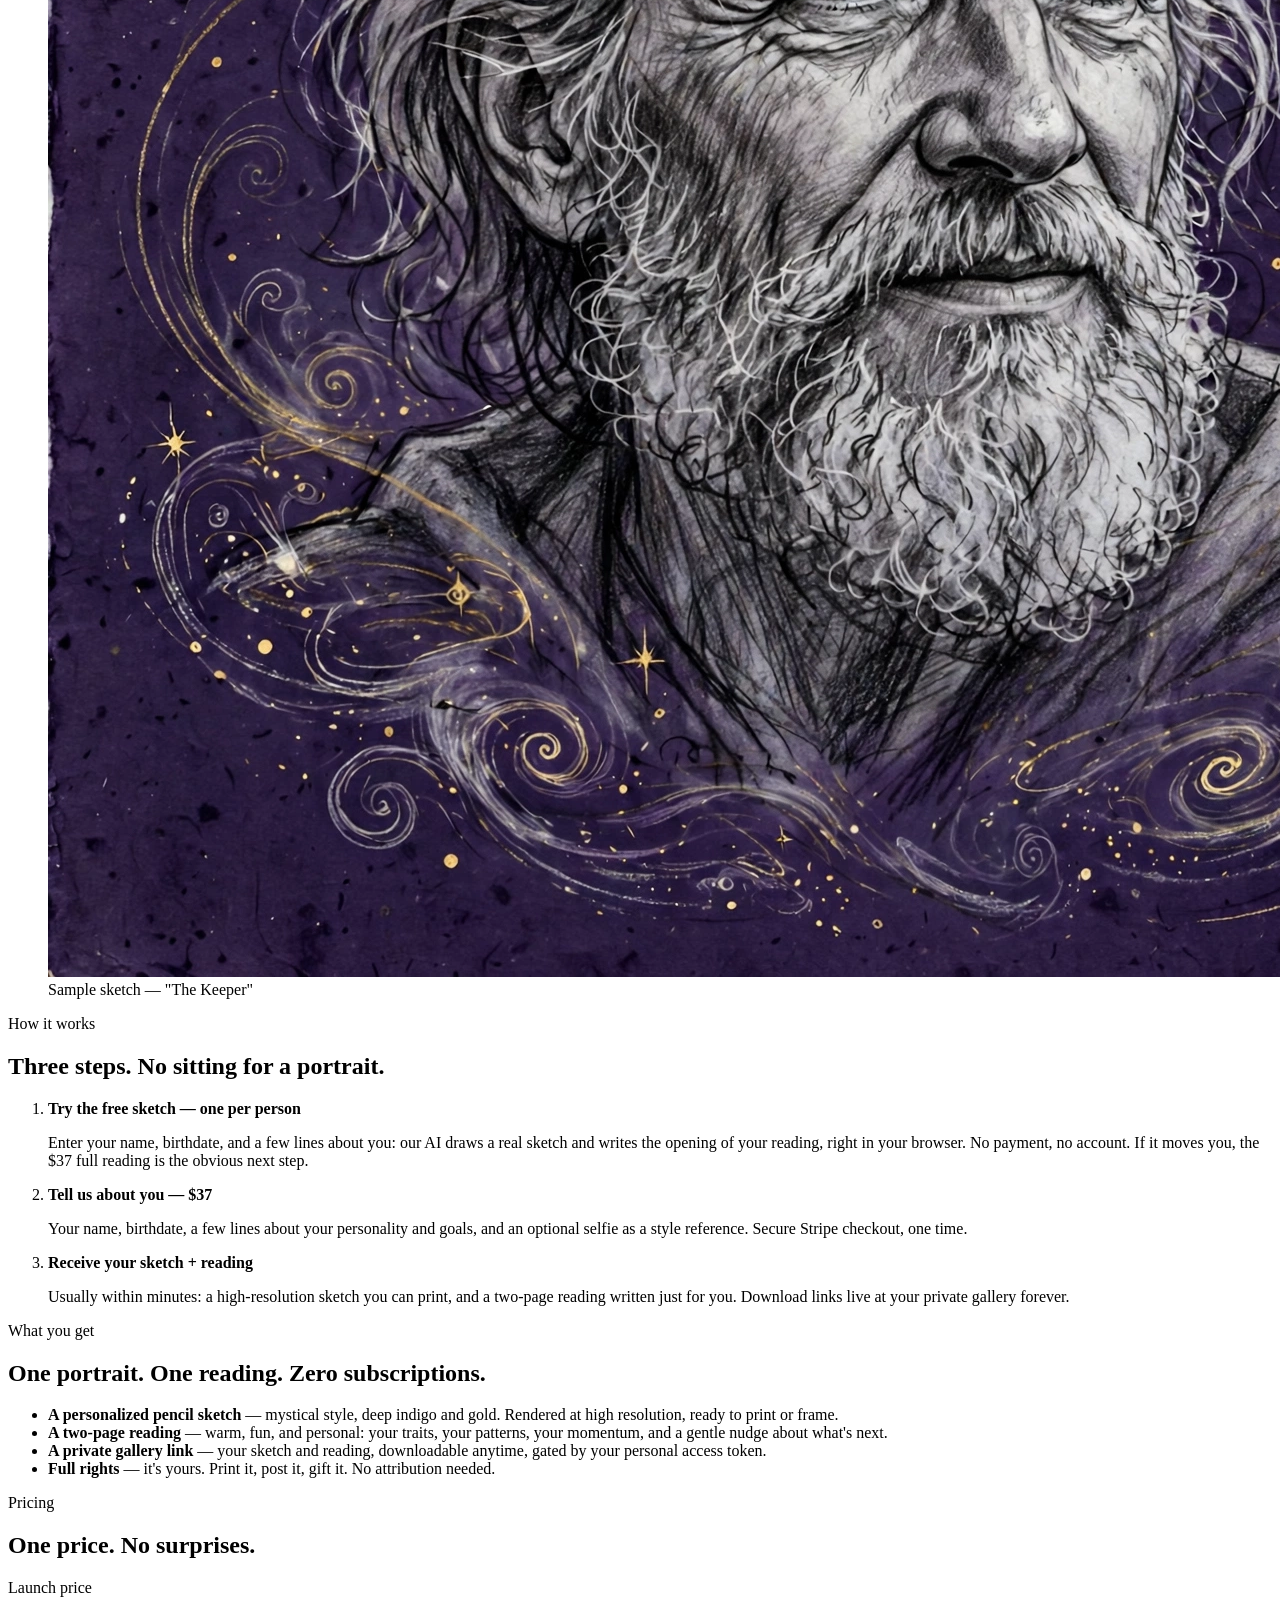
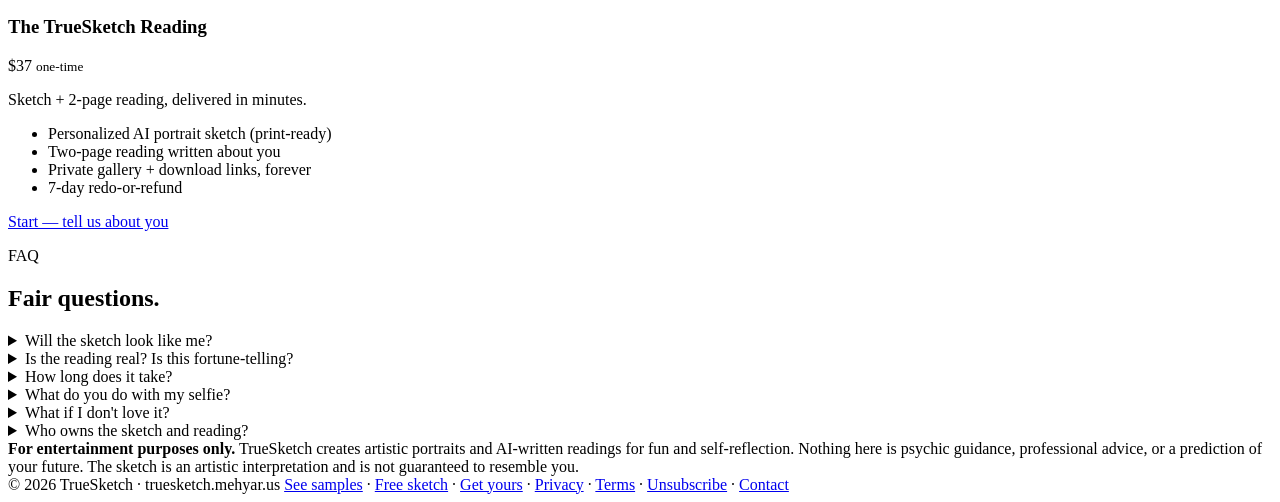
==== commit 86c1a8fc: "SEO pass: full head rewrites (title/desc/OG/Twitter/canonical/JSON-LD), tracking markers, sitemap+ro" ====
--- a/index.html
+++ b/index.html
@@ -2,13 +2,22 @@
 <html lang="en">
 <head>
 <meta charset="utf-8">
+<!-- TRACKING:GA4-GTM -->
 <meta name="viewport" content="width=device-width, initial-scale=1, viewport-fit=cover">
-<title>TrueSketch — Your portrait, sketched by AI. Your story, read back to you.</title>
-<meta name="description" content="A personalized AI portrait sketch plus a 2-page reading about you. $37 one-time. Free preview first.">
-<link rel="manifest" href="manifest.json">
-<meta name="theme-color" content="#8b5cf6">
-<link rel="icon" href="assets/logo.png">
-<link rel="stylesheet" href="styles.css">
+<title>TrueSketch — AI portrait sketch with a story reading, $37</title>
+<meta name="description" content="TrueSketch turns your photo into a hand-style AI portrait and reads your story back to you. Portrait + reading for $37. Yours to keep, no subscription.">
+<link rel="canonical" href="https://truesketch.mehyar.us/">
+<meta property="og:type" content="website">
+<meta property="og:title" content="TrueSketch — AI portrait sketch with a story reading, $37">
+<meta property="og:description" content="TrueSketch turns your photo into a hand-style AI portrait and reads your story back to you. Portrait + reading for $37. Yours to keep, no subscription.">
+<meta property="og:url" content="https://truesketch.mehyar.us/">
+<meta property="og:image" content="https://truesketch.mehyar.us/assets/truesketch-logo.png">
+<meta property="og:image:alt" content="TrueSketch brand tile">
+<meta name="twitter:card" content="summary_large_image">
+<meta name="twitter:title" content="TrueSketch — AI portrait sketch with a story reading, $37">
+<meta name="twitter:description" content="TrueSketch turns your photo into a hand-style AI portrait and reads your story back to you. Portrait + reading for $37. Yours to keep, no subscription.">
+<meta name="twitter:image" content="https://truesketch.mehyar.us/assets/truesketch-logo.png">
+<script type="application/ld+json">{"@context":"https://schema.org","@type":"Product","name":"TrueSketch Reading","url":"https://truesketch.mehyar.us/","description":"Personalized AI portrait sketch plus a two-page AI-written reading, delivered to your email and a private gallery link.","brand":{"@type":"Brand","name":"TrueSketch"},"offers":{"@type":"Offer","price":"37.00","priceCurrency":"USD","availability":"https://schema.org/OnlineOnly"}}</script>
 </head>
 <body>
 
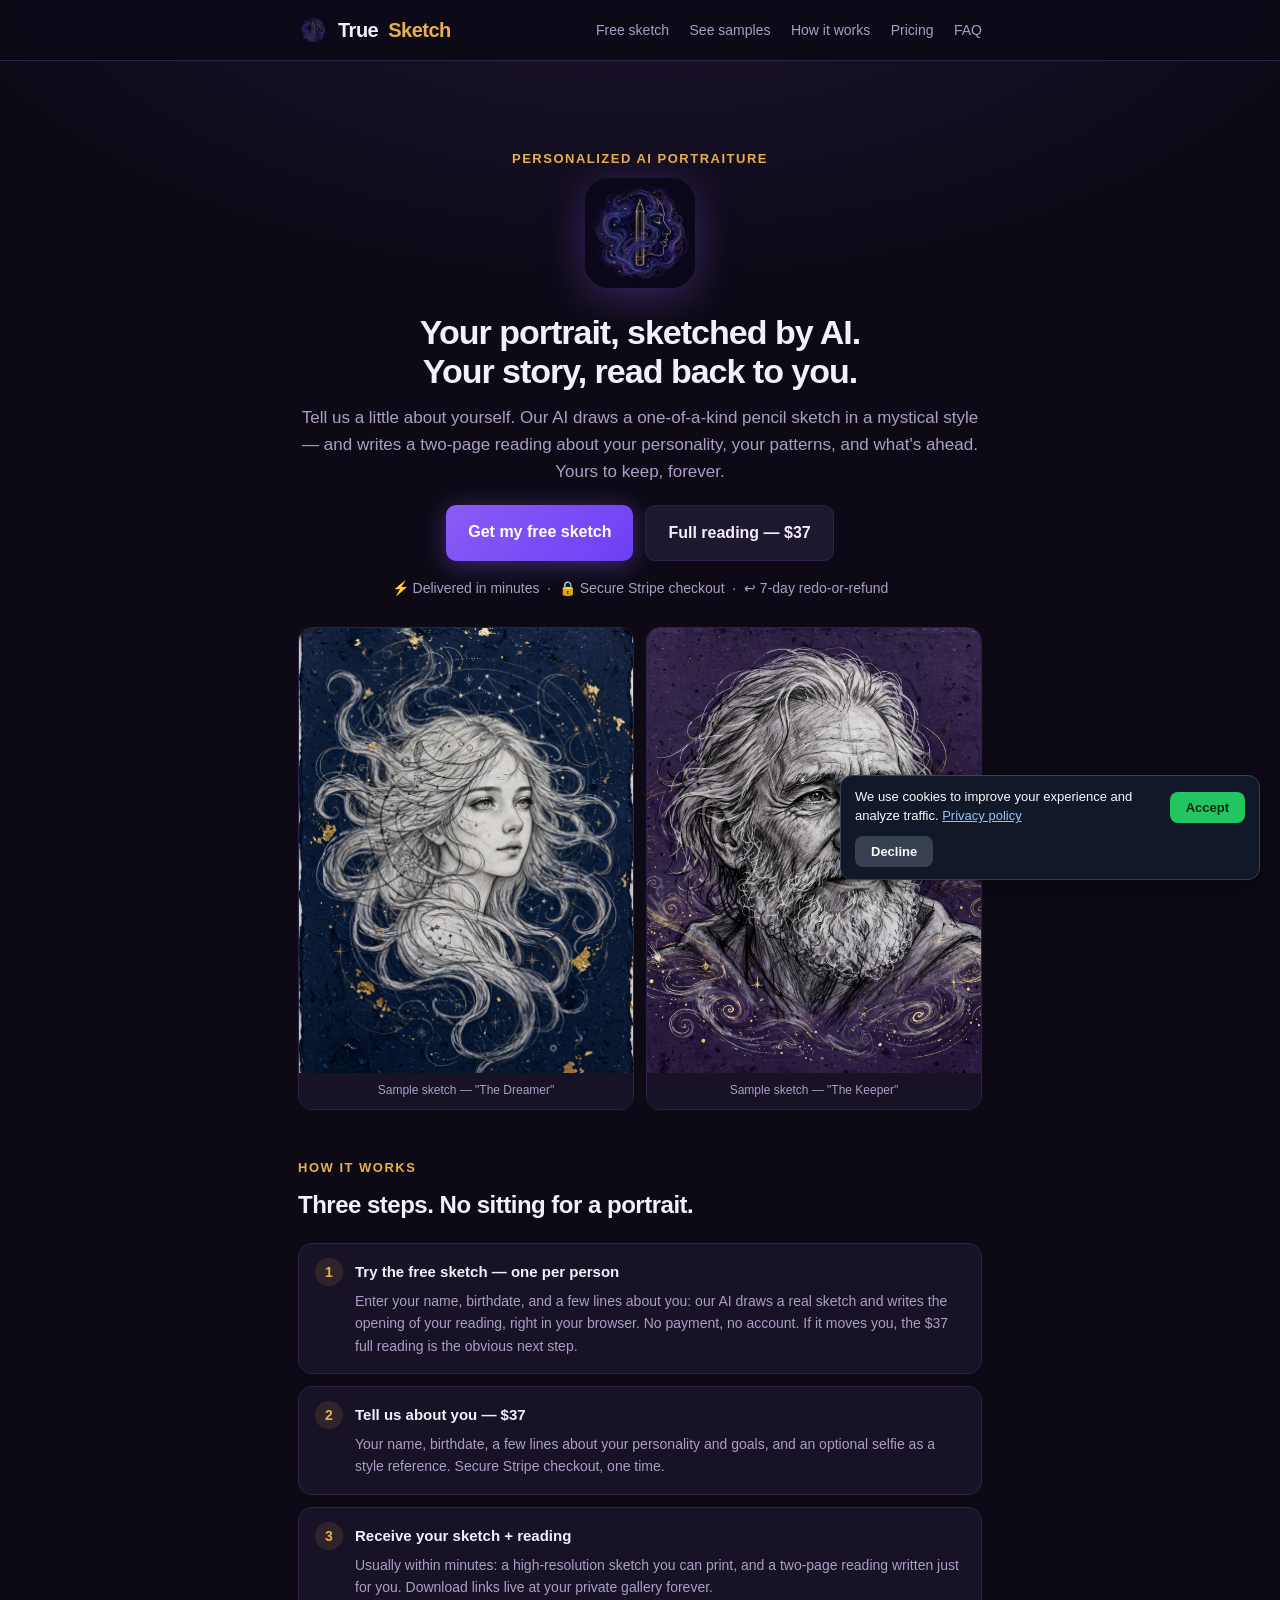
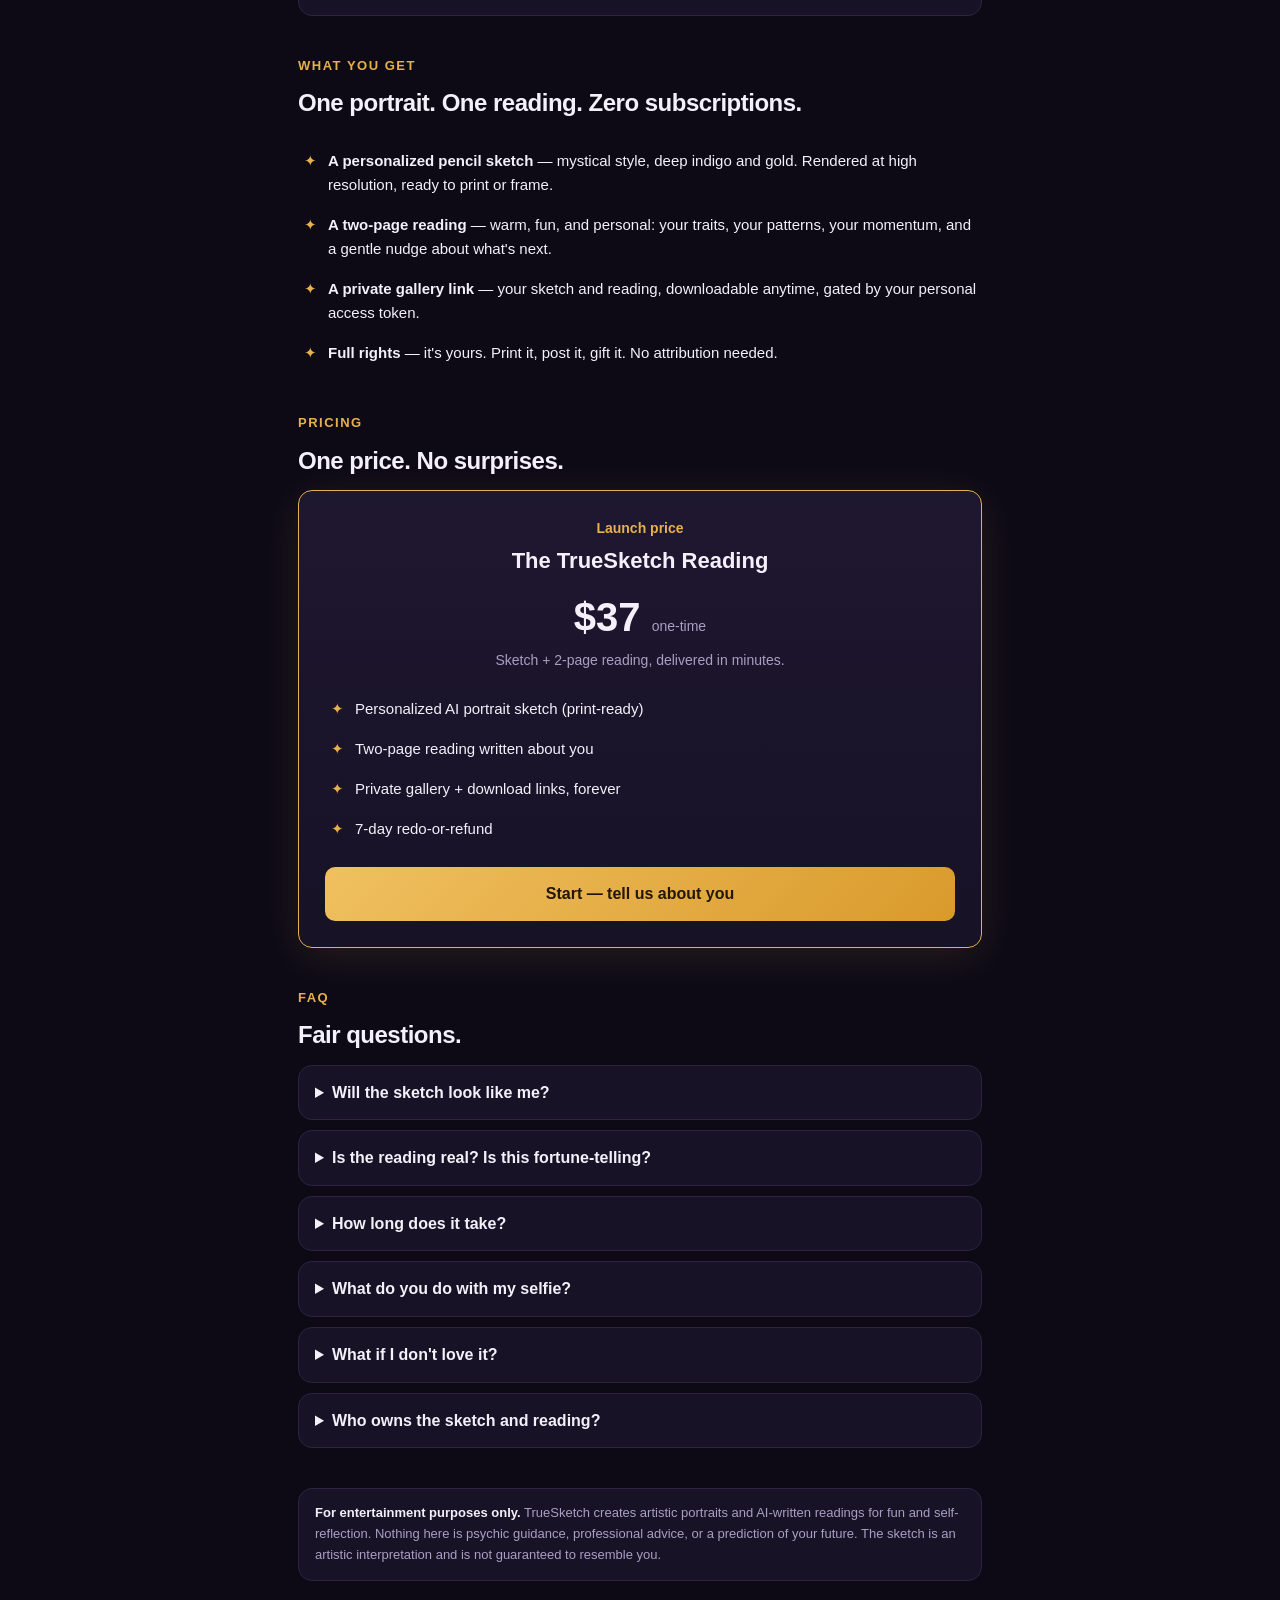
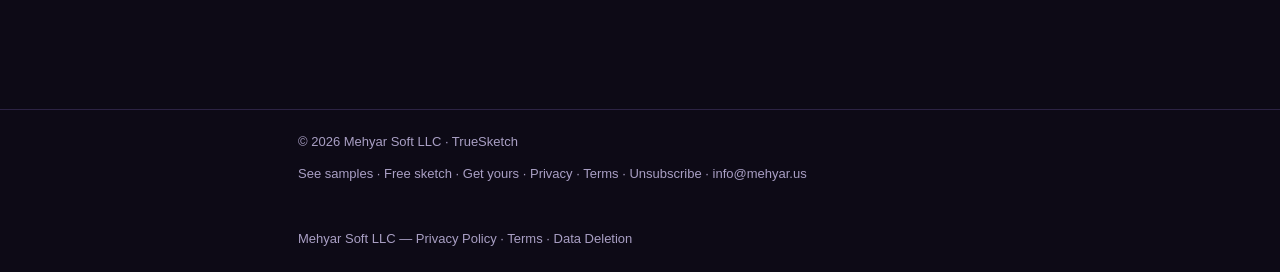
==== commit c3cab78f: "Snapshot of local tracking-sync branch (tree of local HEAD incl. sweep commit 396bedb) — Mayor's com" ====
--- a/index.html
+++ b/index.html
@@ -3,6 +3,13 @@
 <head>
 <meta charset="utf-8">
 <!-- TRACKING:GA4-GTM -->
+<!-- Google Tag Manager -->
+<script>(function(w,d,s,l,i){w[l]=w[l]||[];w[l].push({'gtm.start':new Date().getTime(),event:'gtm.js'});var f=d.getElementsByTagName(s)[0],j=d.createElement(s),dl=l!='dataLayer'?'&l='+l:'';j.async=true;j.src='https://www.googletagmanager.com/gtm.js?id='+i+dl;f.parentNode.insertBefore(j,f);})(window,document,'script','dataLayer','GTM-PZLMLZ5C');</script>
+<!-- End Google Tag Manager -->
+<!-- Google Analytics 4 -->
+<script async src="https://www.googletagmanager.com/gtag/js?id=G-L7YW1R4QLB"></script>
+<script>window.dataLayer=window.dataLayer||[];function gtag(){dataLayer.push(arguments);}gtag('js',new Date());gtag('config','G-L7YW1R4QLB');</script>
+<!-- End Google Analytics 4 -->
 <meta name="viewport" content="width=device-width, initial-scale=1, viewport-fit=cover">
 <title>TrueSketch — AI portrait sketch with a story reading, $37</title>
 <meta name="description" content="TrueSketch turns your photo into a hand-style AI portrait and reads your story back to you. Portrait + reading for $37. Yours to keep, no subscription.">
@@ -18,8 +25,12 @@
 <meta name="twitter:description" content="TrueSketch turns your photo into a hand-style AI portrait and reads your story back to you. Portrait + reading for $37. Yours to keep, no subscription.">
 <meta name="twitter:image" content="https://truesketch.mehyar.us/assets/truesketch-logo.png">
 <script type="application/ld+json">{"@context":"https://schema.org","@type":"Product","name":"TrueSketch Reading","url":"https://truesketch.mehyar.us/","description":"Personalized AI portrait sketch plus a two-page AI-written reading, delivered to your email and a private gallery link.","brand":{"@type":"Brand","name":"TrueSketch"},"offers":{"@type":"Offer","price":"37.00","priceCurrency":"USD","availability":"https://schema.org/OnlineOnly"}}</script>
+<link rel="stylesheet" href="/styles.css">
 </head>
 <body>
+<!-- Google Tag Manager (noscript) -->
+<noscript><iframe src="https://www.googletagmanager.com/ns.html?id=GTM-PZLMLZ5C" height="0" width="0" style="display:none;visibility:hidden"></iframe></noscript>
+<!-- End Google Tag Manager (noscript) -->
 
 <header class="site-header">
   <div class="inner">
@@ -134,10 +145,52 @@
 
 <footer>
   <div class="inner">
-    <span>© 2026 TrueSketch · truesketch.mehyar.us</span>
-    <span><a href="teaser.html">See samples</a> · <a href="free.html">Free sketch</a> · <a href="intake.html">Get yours</a> · <a href="privacy.html">Privacy</a> · <a href="terms.html">Terms</a> · <a href="unsubscribe.html">Unsubscribe</a> · <a href="mailto:team@mehyar.us">Contact</a></span>
+    <span>© 2026 Mehyar Soft LLC · TrueSketch</span>
+    <span><a href="teaser.html">See samples</a> · <a href="free.html">Free sketch</a> · <a href="intake.html">Get yours</a> · <a href="privacy.html">Privacy</a> · <a href="terms.html">Terms</a> · <a href="unsubscribe.html">Unsubscribe</a> · <a href="mailto:info@mehyar.us">info@mehyar.us</a></span>
+  </div>
+  <div class="inner legal-links">
+    <span>Mehyar Soft LLC — <a href="https://mehyar.us/privacy-policy/">Privacy Policy</a> · <a href="https://mehyar.us/terms/">Terms</a> · <a href="https://mehyar.us/data-deletion/">Data Deletion</a></span>
   </div>
 </footer>
 
+<!-- MehyarSoft cookie consent v1 — vanilla JS, no dependencies (~2.2KB).
+     Set MS_COOKIE_PRIVACY_URL per site before including. Stores choice in
+     localStorage as ms_cookie_consent=accepted|declined. Best-effort
+     dataLayer push for future GTM Consent Mode gating; does not gate
+     hardcoded GTM (follow-up). Never throws: wrapped in try/catch. -->
+<script>
+(function(){try{
+var KEY='ms_cookie_consent',PRIV=('https://mehyar.us/privacy-policy/'||'/privacy-policy/');
+var v=null;try{v=localStorage.getItem(KEY);}catch(e){}
+if(v==='accepted'||v==='declined')return;
+function set(c){try{localStorage.setItem(KEY,c);}catch(e){}
+ try{window.dataLayer=window.dataLayer||[];window.dataLayer.push({event:'cookie_consent',consent:c});}catch(e){}}
+var b=document.createElement('div');
+b.id='ms-cookie-bar';
+b.setAttribute('role','dialog');b.setAttribute('aria-label','Cookie consent');
+b.innerHTML='<style>'
++'#ms-cookie-bar{position:fixed;left:12px;right:12px;bottom:12px;z-index:2147483000;'
++'background:#111827;color:#f9fafb;border:1px solid #374151;border-radius:12px;'
++'padding:12px 14px;font:14px/1.45 -apple-system,BlinkMacSystemFont,"Segoe UI",Roboto,sans-serif;'
++'box-shadow:0 8px 30px rgba(0,0,0,.35);display:flex;gap:10px;align-items:center;flex-wrap:wrap}'
++'#ms-cookie-bar p{margin:0;flex:1 1 220px;font-size:13px}'
++'#ms-cookie-bar a{color:#93c5fd;text-decoration:underline}'
++'#ms-cookie-bar button{border:0;border-radius:8px;padding:8px 16px;font-size:13px;font-weight:600;cursor:pointer}'
++'#ms-ok{background:#22c55e;color:#052e12}#ms-no{background:#374151;color:#f9fafb}'
++'@media(min-width:640px){#ms-cookie-bar{left:auto;right:20px;bottom:20px;max-width:420px}}'
++'</style>'
++'<p>We use cookies to improve your experience and analyze traffic. '
++'<a href="'+PRIV+'" rel="noopener">Privacy policy</a></p>'
++'<button id="ms-ok" type="button">Accept</button>'
++'<button id="ms-no" type="button">Decline</button>';
+document.body.appendChild(b);
+function done(c){set(c);b.remove();}
+b.querySelector('#ms-ok').addEventListener('click',function(){done('accepted');});
+b.querySelector('#ms-no').addEventListener('click',function(){done('declined');});
+window.msCookieConsent={choice:function(){try{return localStorage.getItem(KEY);}catch(e){return null;}},
+reset:function(){try{localStorage.removeItem(KEY);}catch(e){}location.reload();}};
+}catch(e){}})();
+</script>
+
 </body>
 </html>
--- a/styles.css
+++ b/styles.css
@@ -0,0 +1,193 @@
+/* TrueSketch — mystical/premium dark theme, mobile-first, vanilla, no build step. */
+:root {
+  --bg: #0d0a16;
+  --bg-2: #141020;
+  --surface: #171226;
+  --surface-2: #1e1730;
+  --line: #2c2344;
+  --text: #f4f0fa;
+  --muted: #a99fc4;
+  --accent: #8b5cf6;
+  --accent-2: #6d3ff5;
+  --accent-soft: rgba(139, 92, 246, .14);
+  --gold: #e8b04b;
+  --gold-soft: rgba(232, 176, 75, .12);
+  --ok: #3ecf8e;
+  --err: #ff6b6b;
+  --radius: 14px;
+  --maxw: 720px;
+  --font: -apple-system, BlinkMacSystemFont, "Segoe UI", Inter, Roboto, Helvetica, Arial, sans-serif;
+  --serif: Georgia, "Times New Roman", serif;
+}
+
+* { box-sizing: border-box; }
+html { -webkit-text-size-adjust: 100%; }
+body {
+  margin: 0;
+  background: radial-gradient(1200px 600px at 50% -80px, #1d1433 0%, var(--bg) 60%) fixed, var(--bg);
+  color: var(--text);
+  font-family: var(--font);
+  line-height: 1.6;
+  font-size: 16px;
+}
+
+/* ---------- header ---------- */
+.site-header {
+  position: sticky; top: 0; z-index: 20;
+  background: rgba(13, 10, 22, .92);
+  backdrop-filter: blur(8px);
+  border-bottom: 1px solid var(--line);
+}
+.site-header .inner {
+  max-width: var(--maxw); margin: 0 auto;
+  padding: 14px 18px;
+  display: flex; align-items: center; justify-content: space-between;
+}
+.brand { font-weight: 800; font-size: 20px; letter-spacing: -.5px; color: var(--text); text-decoration: none; display: flex; align-items: center; gap: 10px; }
+.brand img { width: 30px; height: 30px; border-radius: 8px; }
+.brand span { color: var(--gold); }
+.nav a { color: var(--muted); text-decoration: none; font-size: 14px; margin-left: 16px; }
+.nav a:hover { color: var(--text); }
+
+/* ---------- layout ---------- */
+main { max-width: var(--maxw); margin: 0 auto; padding: 0 18px 72px; }
+section { margin-top: 40px; }
+.centered { text-align: center; }
+h1 { font-size: 34px; line-height: 1.15; letter-spacing: -1px; margin: 0 0 12px; }
+h2 { font-size: 24px; letter-spacing: -.5px; margin: 0 0 10px; }
+h3 { font-size: 18px; margin: 0 0 8px; }
+p.lede { color: var(--muted); font-size: 17px; margin: 0 0 18px; }
+.eyebrow { color: var(--gold); font-size: 13px; font-weight: 700; text-transform: uppercase; letter-spacing: 1.5px; margin: 0 0 8px; }
+.disclaimer { font-size: 13px; color: var(--muted); border: 1px solid var(--line); border-radius: var(--radius); padding: 14px 16px; background: var(--surface); }
+.disclaimer strong { color: var(--text); }
+
+/* ---------- hero ---------- */
+.hero { padding: 48px 0 8px; text-align: center; }
+.hero .logo-mark { width: 110px; height: 110px; border-radius: 24px; box-shadow: 0 8px 40px rgba(139,92,246,.35); margin-bottom: 18px; }
+.hero .actions { display: flex; gap: 12px; flex-wrap: wrap; margin-top: 20px; justify-content: center; }
+.hero-proof { margin-top: 16px; color: var(--muted); font-size: 14px; }
+.hero-gallery { display: grid; grid-template-columns: 1fr 1fr; gap: 12px; margin-top: 28px; }
+.hero-gallery figure { margin: 0; border-radius: var(--radius); overflow: hidden; border: 1px solid var(--line); }
+.hero-gallery img { width: 100%; display: block; aspect-ratio: 3/4; object-fit: cover; }
+.hero-gallery figcaption { font-size: 12px; color: var(--muted); padding: 8px 10px; background: var(--surface); }
+
+/* ---------- buttons ---------- */
+.btn {
+  display: inline-block; border: 0; cursor: pointer;
+  font: inherit; font-weight: 700; font-size: 16px;
+  padding: 14px 22px; border-radius: 10px;
+  text-decoration: none; text-align: center;
+  transition: transform .06s ease, opacity .15s;
+}
+.btn:active { transform: scale(.98); }
+.btn:disabled { opacity: .55; cursor: wait; }
+.btn-primary { background: linear-gradient(135deg, var(--accent), var(--accent-2)); color: #fff; box-shadow: 0 4px 24px rgba(139,92,246,.4); }
+.btn-primary:hover { opacity: .92; }
+.btn-gold { background: linear-gradient(135deg, #f0c060, #d99a2b); color: #23160a; }
+.btn-ghost { background: var(--surface-2); color: var(--text); border: 1px solid var(--line); }
+.btn-block { display: block; width: 100%; }
+
+/* ---------- steps ---------- */
+.steps { list-style: none; padding: 0; margin: 18px 0 0; display: grid; gap: 12px; counter-reset: step; }
+.steps li {
+  background: var(--surface); border: 1px solid var(--line);
+  border-radius: var(--radius); padding: 16px 16px 16px 56px; position: relative;
+  font-size: 15px;
+}
+.steps li::before {
+  counter-increment: step; content: counter(step);
+  position: absolute; left: 16px; top: 14px;
+  width: 28px; height: 28px; border-radius: 50%;
+  background: var(--gold-soft); color: var(--gold);
+  font-weight: 800; font-size: 14px;
+  display: flex; align-items: center; justify-content: center;
+}
+.steps li p { margin: 6px 0 0; color: var(--muted); font-size: 14px; }
+
+/* ---------- pricing ---------- */
+.price-card {
+  background: linear-gradient(180deg, var(--surface-2), var(--surface));
+  border: 1px solid var(--gold); border-radius: var(--radius); padding: 26px;
+  text-align: center; position: relative;
+  box-shadow: 0 8px 44px rgba(232,176,75,.12);
+}
+.price-card .save { color: var(--gold); font-weight: 700; font-size: 14px; }
+.price-card h3 { margin: 4px 0 6px; font-size: 22px; }
+.price-card p { color: var(--muted); font-size: 14px; margin: 0 0 14px; }
+.price-card .price { font-size: 40px; font-weight: 800; }
+.price-card .price small { color: var(--muted); font-weight: 400; font-size: 14px; }
+.includes { text-align: left; margin: 18px 0; padding: 0; list-style: none; }
+.includes li { padding: 8px 0 8px 30px; position: relative; font-size: 15px; }
+.includes li::before { content: "✦"; position: absolute; left: 6px; color: var(--gold); }
+
+/* ---------- faq ---------- */
+.faq details { background: var(--surface); border: 1px solid var(--line); border-radius: var(--radius); padding: 14px 16px; margin-bottom: 10px; }
+.faq summary { cursor: pointer; font-weight: 700; }
+.faq details p { color: var(--muted); font-size: 15px; margin: 10px 0 0; }
+
+/* ---------- teaser ---------- */
+.teaser-frame { border: 1px solid var(--line); border-radius: var(--radius); overflow: hidden; background: var(--surface); }
+.teaser-frame img { width: 100%; display: block; }
+.teaser-excerpt { padding: 20px; font-family: var(--serif); font-size: 17px; color: #e8e2f5; }
+.teaser-excerpt .byline { font-family: var(--font); font-size: 13px; color: var(--muted); margin-bottom: 12px; }
+.watermark-band { background: var(--gold-soft); color: var(--gold); font-size: 12px; font-weight: 700; text-transform: uppercase; letter-spacing: 1px; padding: 8px; text-align: center; }
+
+/* ---------- forms ---------- */
+.form-card { background: var(--surface); border: 1px solid var(--line); border-radius: var(--radius); padding: 24px; margin-top: 18px; }
+.field { margin-bottom: 18px; }
+.field label { display: block; font-weight: 700; font-size: 14px; margin-bottom: 6px; }
+.field .hint { font-weight: 400; color: var(--muted); font-size: 13px; margin-top: 4px; }
+.field input[type="text"], .field input[type="email"], .field input[type="date"], .field textarea {
+  width: 100%; background: var(--bg-2); border: 1px solid var(--line); border-radius: 10px;
+  color: var(--text); font: inherit; font-size: 16px; padding: 12px 14px;
+}
+.field textarea { min-height: 110px; resize: vertical; }
+.field input:focus, .field textarea:focus { outline: none; border-color: var(--accent); }
+.field input[type="file"] { font-size: 14px; color: var(--muted); }
+.status { margin-top: 14px; font-size: 14px; min-height: 20px; }
+.status.ok { color: var(--ok); }
+.status.err { color: var(--err); }
+.status.busy { color: var(--gold); }
+
+/* ---------- success / gallery ---------- */
+.check { font-size: 56px; color: var(--gold); margin-bottom: 8px; }
+.spinner { width: 44px; height: 44px; border: 4px solid var(--line); border-top-color: var(--gold); border-radius: 50%; margin: 18px auto; animation: spin 1s linear infinite; }
+@keyframes spin { to { transform: rotate(360deg); } }
+.token-form { display: flex; gap: 10px; }
+.token-form input { flex: 1; background: var(--bg-2); border: 1px solid var(--line); border-radius: 10px; color: var(--text); font: inherit; font-size: 16px; padding: 12px 14px; }
+.reading { font-family: var(--serif); font-size: 17px; line-height: 1.75; color: #e9e4f6; }
+.reading h3 { font-family: var(--font); color: var(--gold); font-size: 19px; margin: 28px 0 10px; }
+.reading h2 { font-family: var(--font); }
+.sketch-frame { border: 1px solid var(--gold); border-radius: var(--radius); overflow: hidden; box-shadow: 0 8px 44px rgba(232,176,75,.15); }
+.sketch-frame img { width: 100%; display: block; }
+.dl-row { display: flex; gap: 12px; flex-wrap: wrap; margin-top: 20px; }
+
+/* ---------- footer ---------- */
+footer { border-top: 1px solid var(--line); margin-top: 56px; }
+footer .inner { max-width: var(--maxw); margin: 0 auto; padding: 22px 18px; display: flex; justify-content: space-between; gap: 12px; flex-wrap: wrap; font-size: 13px; color: var(--muted); }
+
+.hidden { display: none !important; }
+
+/* ---------- mobile (iPhone 390px) ---------- */
+@media (max-width: 600px) {
+  .nav .nav-secondary { display: none; }
+  h1 { font-size: 29px; }
+  .hero { padding: 36px 0 4px; }
+}
+@media (max-width: 520px) {
+  .hero-gallery { grid-template-columns: 1fr; }
+}
+footer a { color: var(--muted); text-decoration: none; }
+footer a:hover { color: var(--text); }
+
+/* ---------- restored 2026-10-08: page-scoped blocks stripped by the 2026-10-05 head rewrite ---------- */
+.legal { text-align: left; }
+.updated { color: var(--muted); font-size: 13px; margin: 6px 0 0; }
+.optin-row { display: flex; gap: 10px; align-items: flex-start; }
+.optin-row input[type="checkbox"] { width: 18px; height: 18px; margin-top: 3px; flex: none; accent-color: var(--accent); }
+.optin-row label { font-size: 14px; color: var(--muted); }
+.watermarked { position: relative; overflow: hidden; }
+.watermarked img { position: relative; z-index: 1; }
+.wm-tilt { position: absolute; inset: -25%; z-index: 2; display: flex; flex-wrap: wrap; align-content: center; justify-content: center; gap: 26px 40px; transform: rotate(-18deg); pointer-events: none; }
+.wm-tilt span { color: rgba(244, 240, 250, .30); font-weight: 800; font-size: 22px; letter-spacing: 3px; text-transform: uppercase; white-space: nowrap; }
+.tease-lock { color: var(--gold); font-size: 15px; line-height: 1.55; }
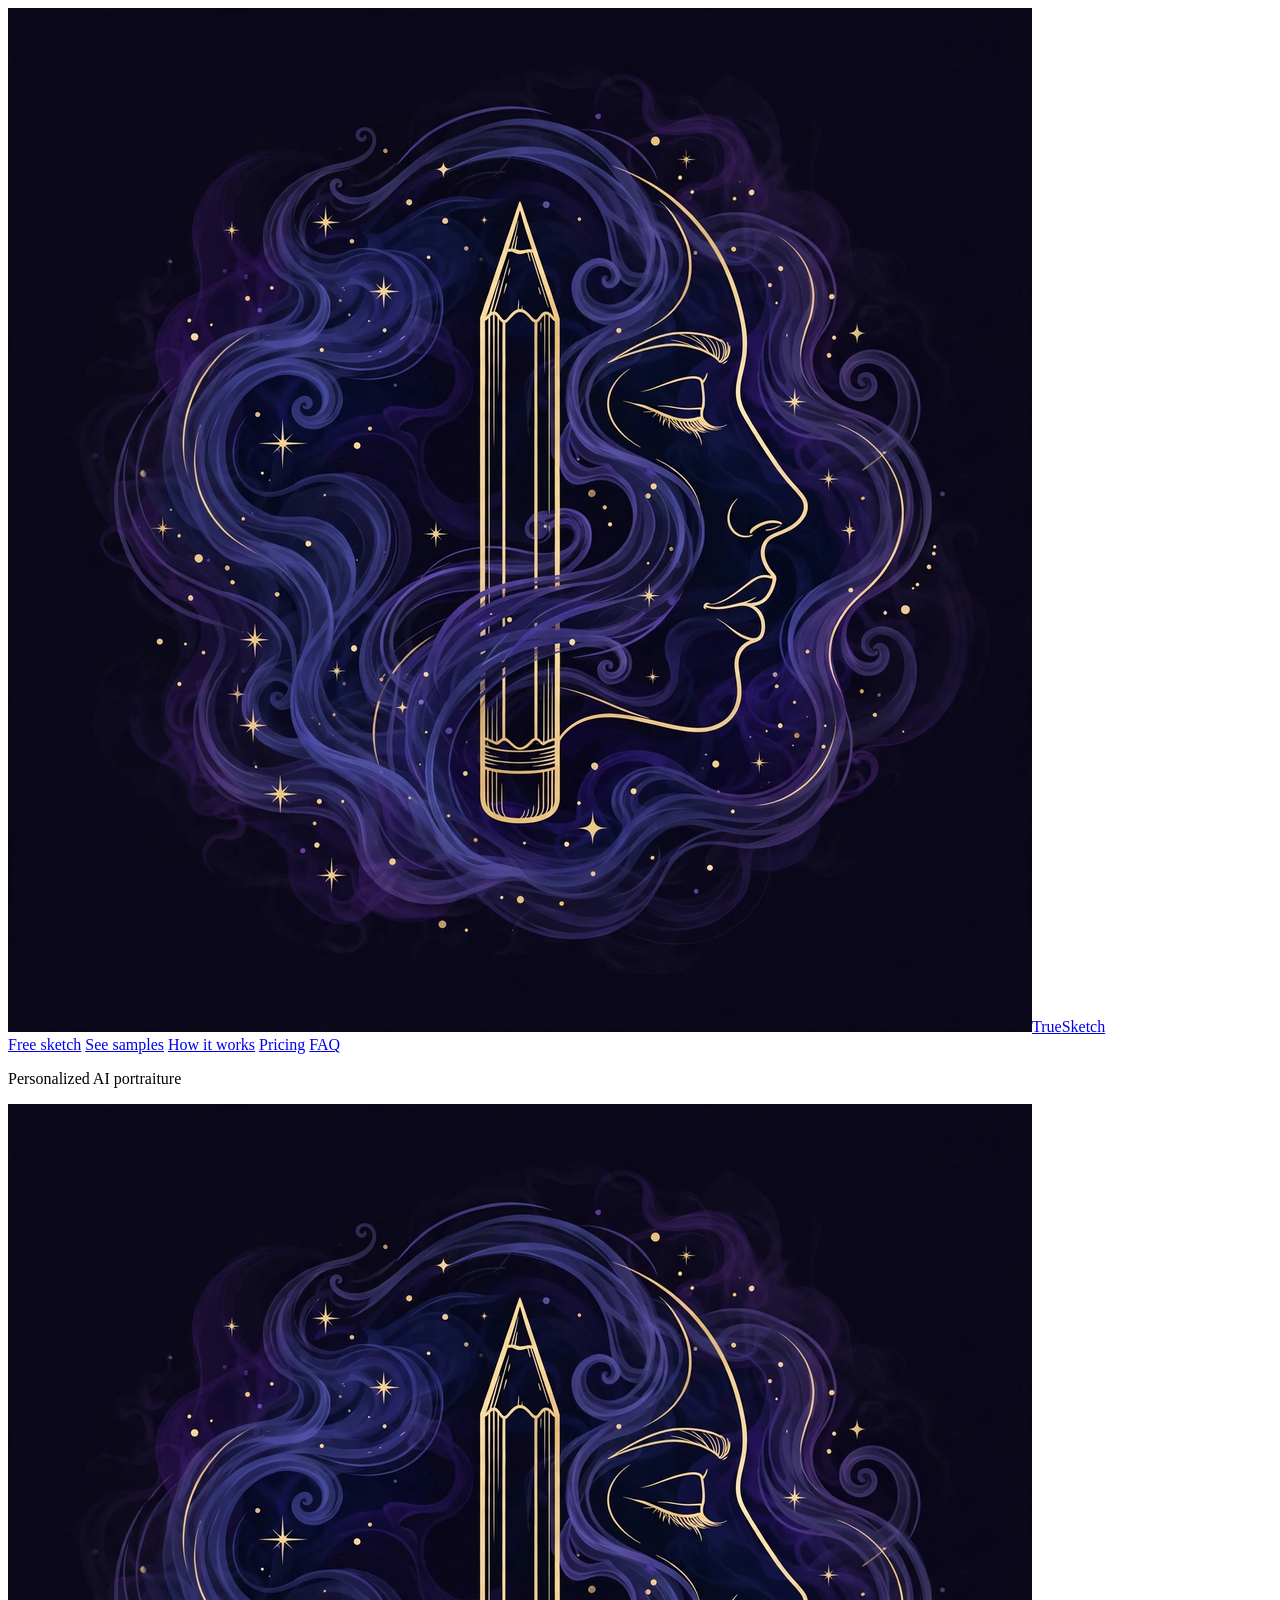
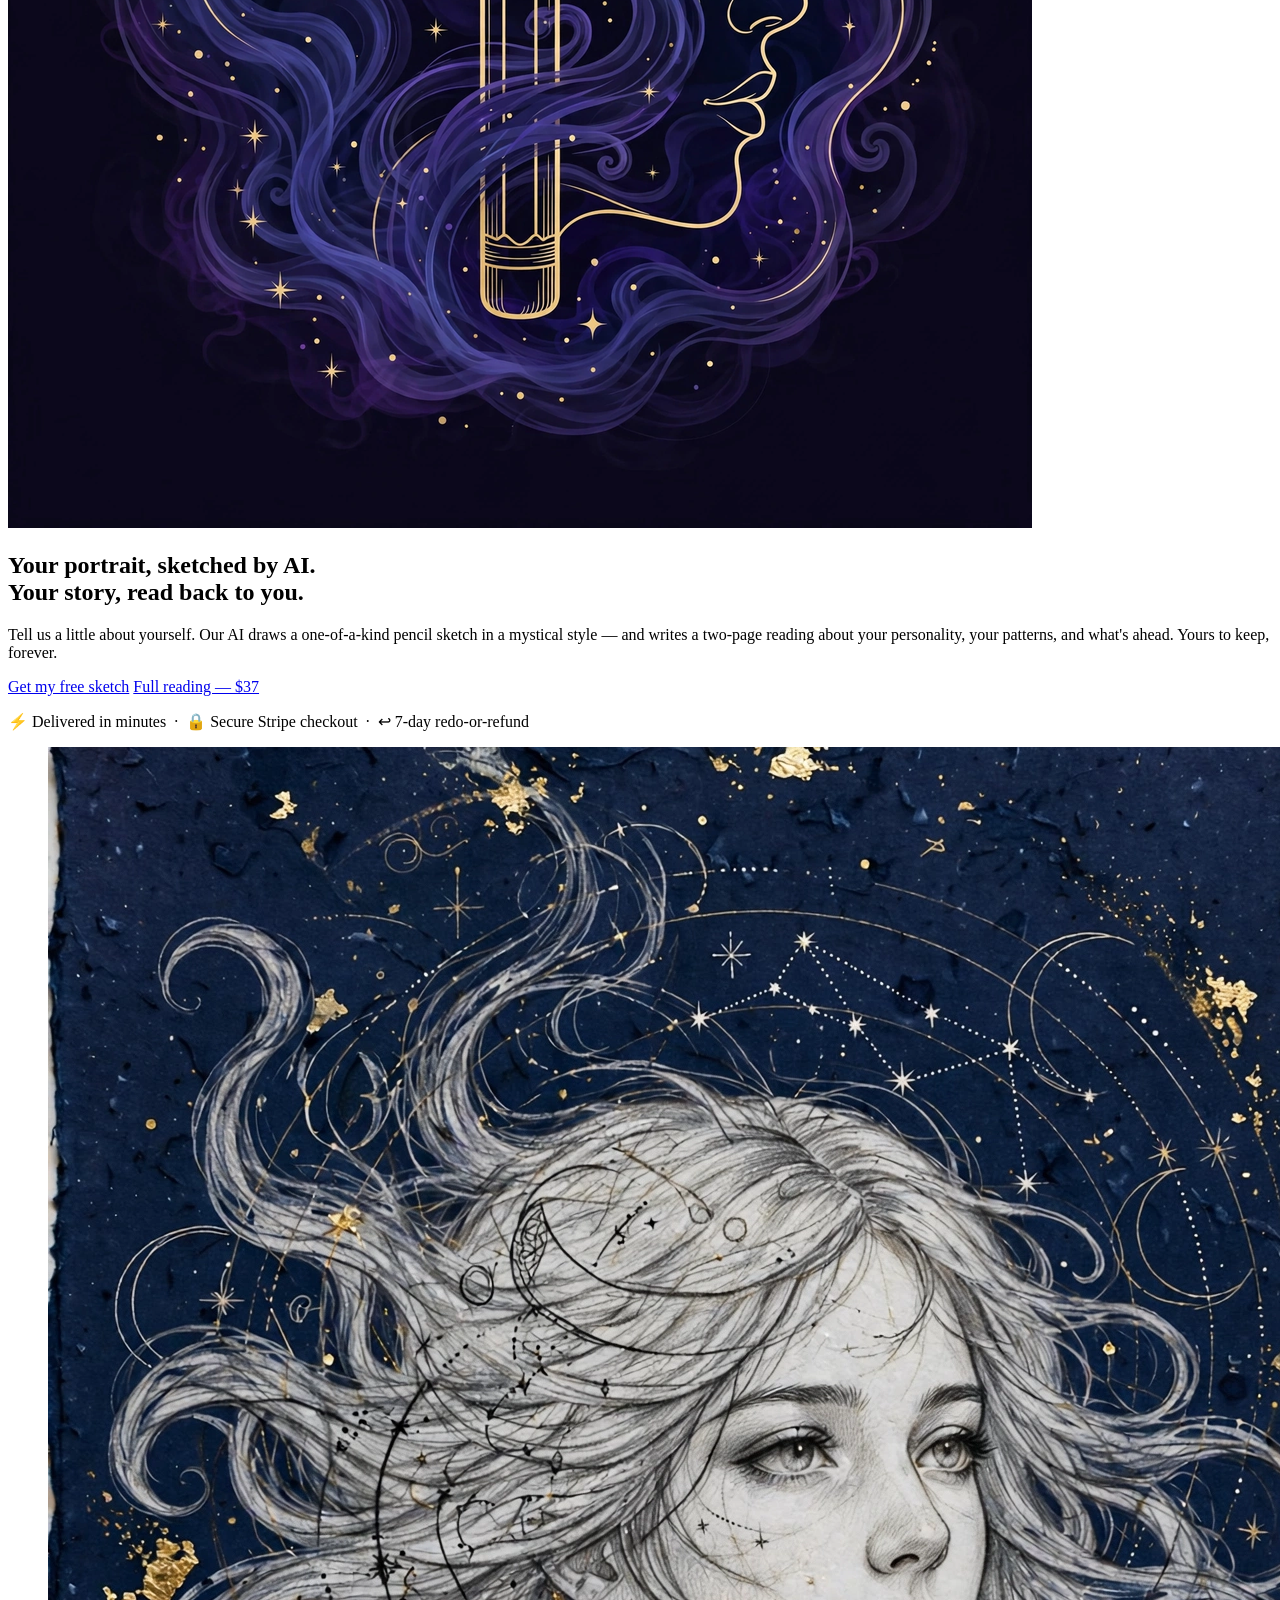
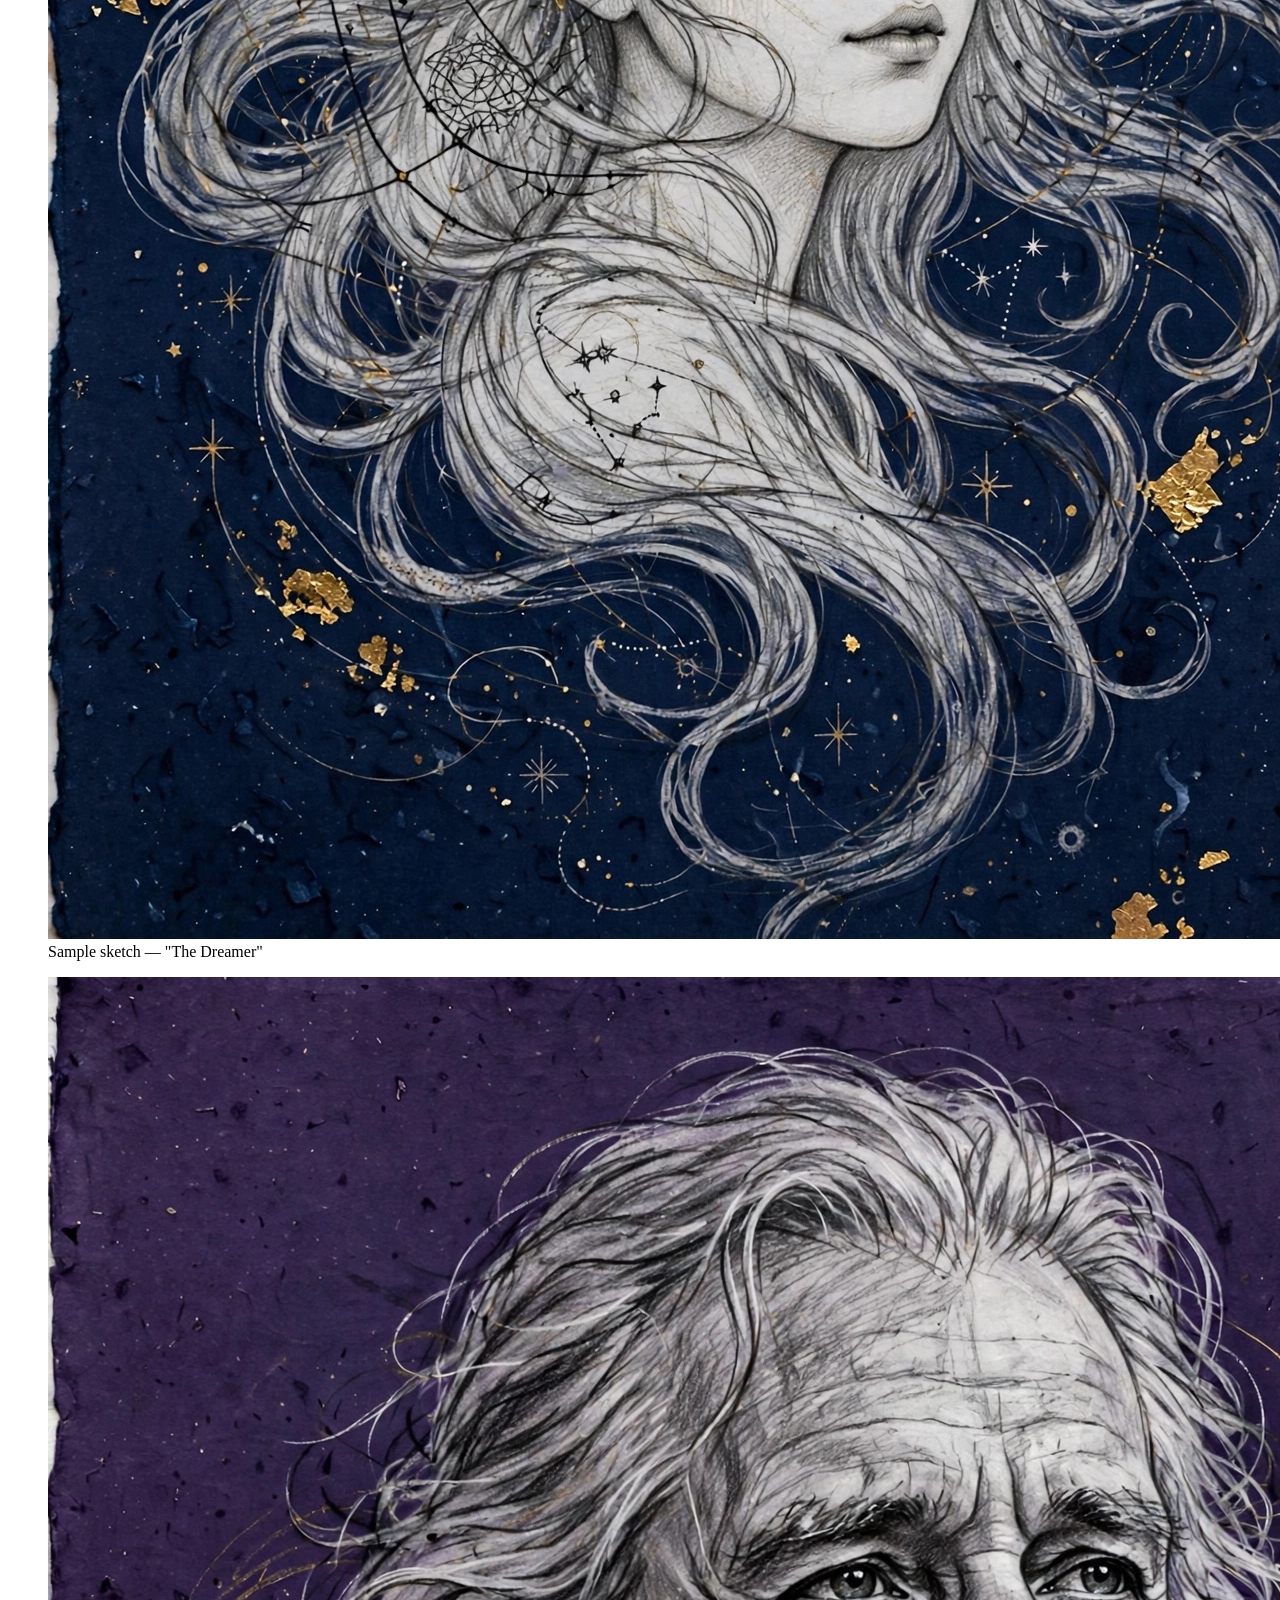
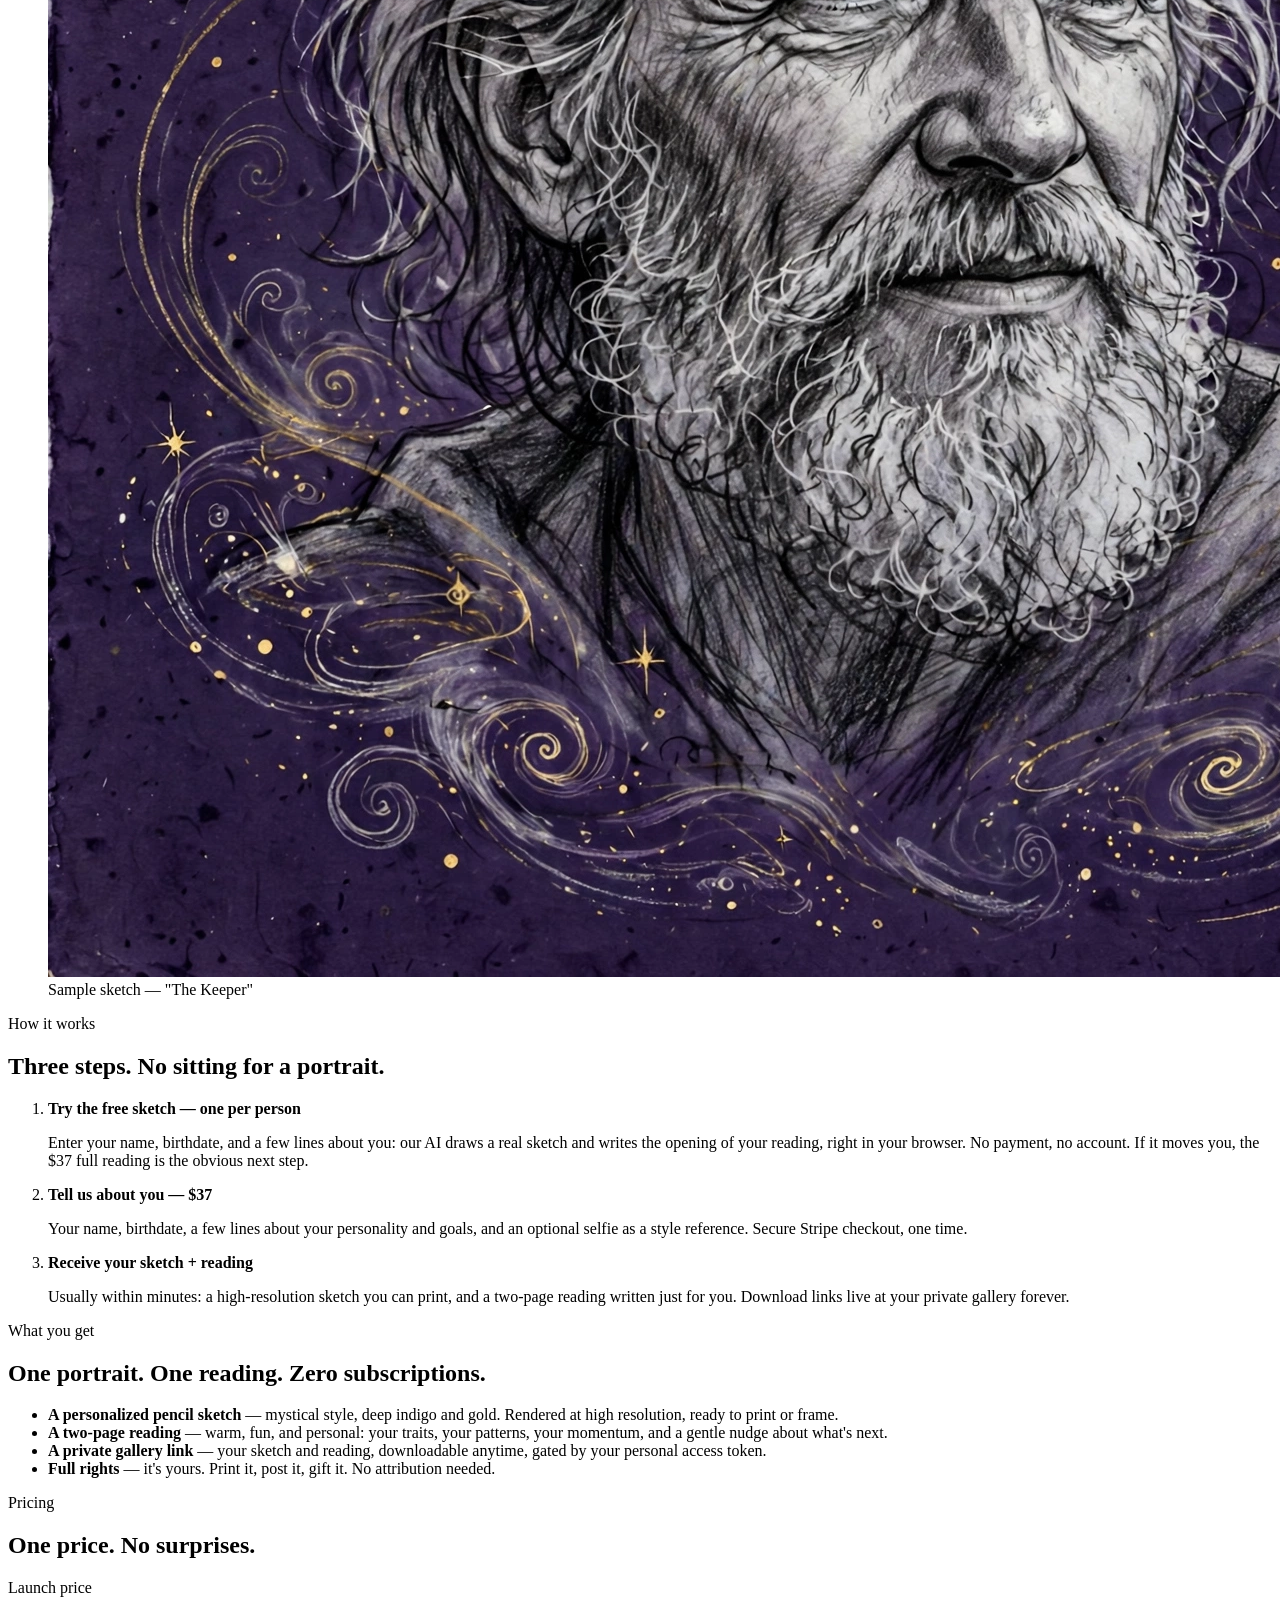
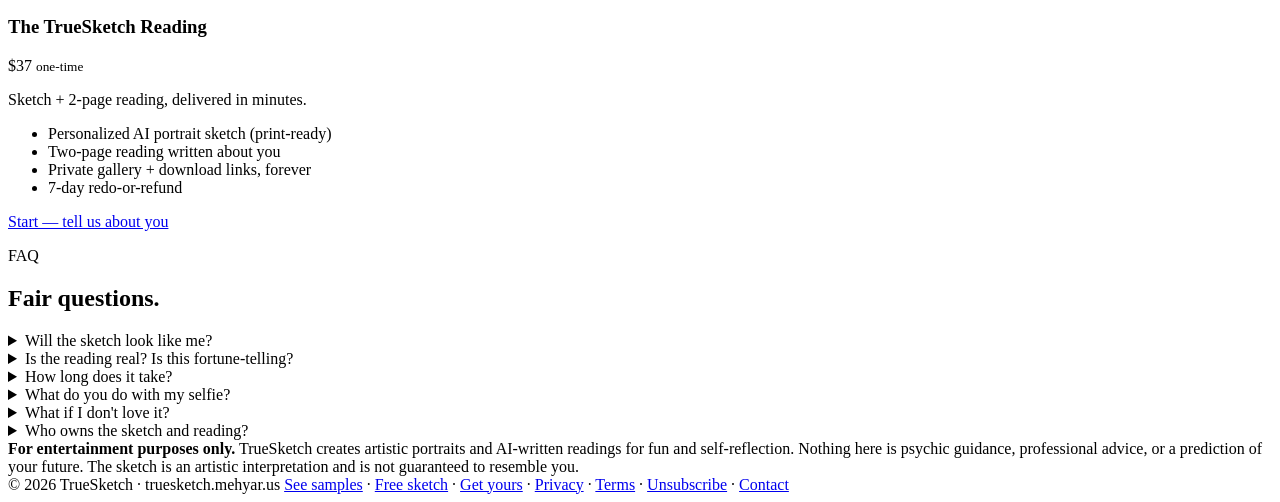
==== commit 803468a2: "analytics: add shared attribution + purchase tracking tag (msrc.js)" ====
--- a/index.html
+++ b/index.html
@@ -25,7 +25,7 @@
 <meta name="twitter:description" content="TrueSketch turns your photo into a hand-style AI portrait and reads your story back to you. Portrait + reading for $37. Yours to keep, no subscription.">
 <meta name="twitter:image" content="https://truesketch.mehyar.us/assets/truesketch-logo.png">
 <script type="application/ld+json">{"@context":"https://schema.org","@type":"Product","name":"TrueSketch Reading","url":"https://truesketch.mehyar.us/","description":"Personalized AI portrait sketch plus a two-page AI-written reading, delivered to your email and a private gallery link.","brand":{"@type":"Brand","name":"TrueSketch"},"offers":{"@type":"Offer","price":"37.00","priceCurrency":"USD","availability":"https://schema.org/OnlineOnly"}}</script>
-<link rel="stylesheet" href="/styles.css">
+<script src="https://mehyar.us/msrc.js?v=2" defer></script>
 </head>
 <body>
 <!-- Google Tag Manager (noscript) -->
@@ -145,52 +145,10 @@
 
 <footer>
   <div class="inner">
-    <span>© 2026 Mehyar Soft LLC · TrueSketch</span>
-    <span><a href="teaser.html">See samples</a> · <a href="free.html">Free sketch</a> · <a href="intake.html">Get yours</a> · <a href="privacy.html">Privacy</a> · <a href="terms.html">Terms</a> · <a href="unsubscribe.html">Unsubscribe</a> · <a href="mailto:info@mehyar.us">info@mehyar.us</a></span>
-  </div>
-  <div class="inner legal-links">
-    <span>Mehyar Soft LLC — <a href="https://mehyar.us/privacy-policy/">Privacy Policy</a> · <a href="https://mehyar.us/terms/">Terms</a> · <a href="https://mehyar.us/data-deletion/">Data Deletion</a></span>
+    <span>© 2026 TrueSketch · truesketch.mehyar.us</span>
+    <span><a href="teaser.html">See samples</a> · <a href="free.html">Free sketch</a> · <a href="intake.html">Get yours</a> · <a href="privacy.html">Privacy</a> · <a href="terms.html">Terms</a> · <a href="unsubscribe.html">Unsubscribe</a> · <a href="mailto:team@mehyar.us">Contact</a></span>
   </div>
 </footer>
 
-<!-- MehyarSoft cookie consent v1 — vanilla JS, no dependencies (~2.2KB).
-     Set MS_COOKIE_PRIVACY_URL per site before including. Stores choice in
-     localStorage as ms_cookie_consent=accepted|declined. Best-effort
-     dataLayer push for future GTM Consent Mode gating; does not gate
-     hardcoded GTM (follow-up). Never throws: wrapped in try/catch. -->
-<script>
-(function(){try{
-var KEY='ms_cookie_consent',PRIV=('https://mehyar.us/privacy-policy/'||'/privacy-policy/');
-var v=null;try{v=localStorage.getItem(KEY);}catch(e){}
-if(v==='accepted'||v==='declined')return;
-function set(c){try{localStorage.setItem(KEY,c);}catch(e){}
- try{window.dataLayer=window.dataLayer||[];window.dataLayer.push({event:'cookie_consent',consent:c});}catch(e){}}
-var b=document.createElement('div');
-b.id='ms-cookie-bar';
-b.setAttribute('role','dialog');b.setAttribute('aria-label','Cookie consent');
-b.innerHTML='<style>'
-+'#ms-cookie-bar{position:fixed;left:12px;right:12px;bottom:12px;z-index:2147483000;'
-+'background:#111827;color:#f9fafb;border:1px solid #374151;border-radius:12px;'
-+'padding:12px 14px;font:14px/1.45 -apple-system,BlinkMacSystemFont,"Segoe UI",Roboto,sans-serif;'
-+'box-shadow:0 8px 30px rgba(0,0,0,.35);display:flex;gap:10px;align-items:center;flex-wrap:wrap}'
-+'#ms-cookie-bar p{margin:0;flex:1 1 220px;font-size:13px}'
-+'#ms-cookie-bar a{color:#93c5fd;text-decoration:underline}'
-+'#ms-cookie-bar button{border:0;border-radius:8px;padding:8px 16px;font-size:13px;font-weight:600;cursor:pointer}'
-+'#ms-ok{background:#22c55e;color:#052e12}#ms-no{background:#374151;color:#f9fafb}'
-+'@media(min-width:640px){#ms-cookie-bar{left:auto;right:20px;bottom:20px;max-width:420px}}'
-+'</style>'
-+'<p>We use cookies to improve your experience and analyze traffic. '
-+'<a href="'+PRIV+'" rel="noopener">Privacy policy</a></p>'
-+'<button id="ms-ok" type="button">Accept</button>'
-+'<button id="ms-no" type="button">Decline</button>';
-document.body.appendChild(b);
-function done(c){set(c);b.remove();}
-b.querySelector('#ms-ok').addEventListener('click',function(){done('accepted');});
-b.querySelector('#ms-no').addEventListener('click',function(){done('declined');});
-window.msCookieConsent={choice:function(){try{return localStorage.getItem(KEY);}catch(e){return null;}},
-reset:function(){try{localStorage.removeItem(KEY);}catch(e){}location.reload();}};
-}catch(e){}})();
-</script>
-
 </body>
 </html>
